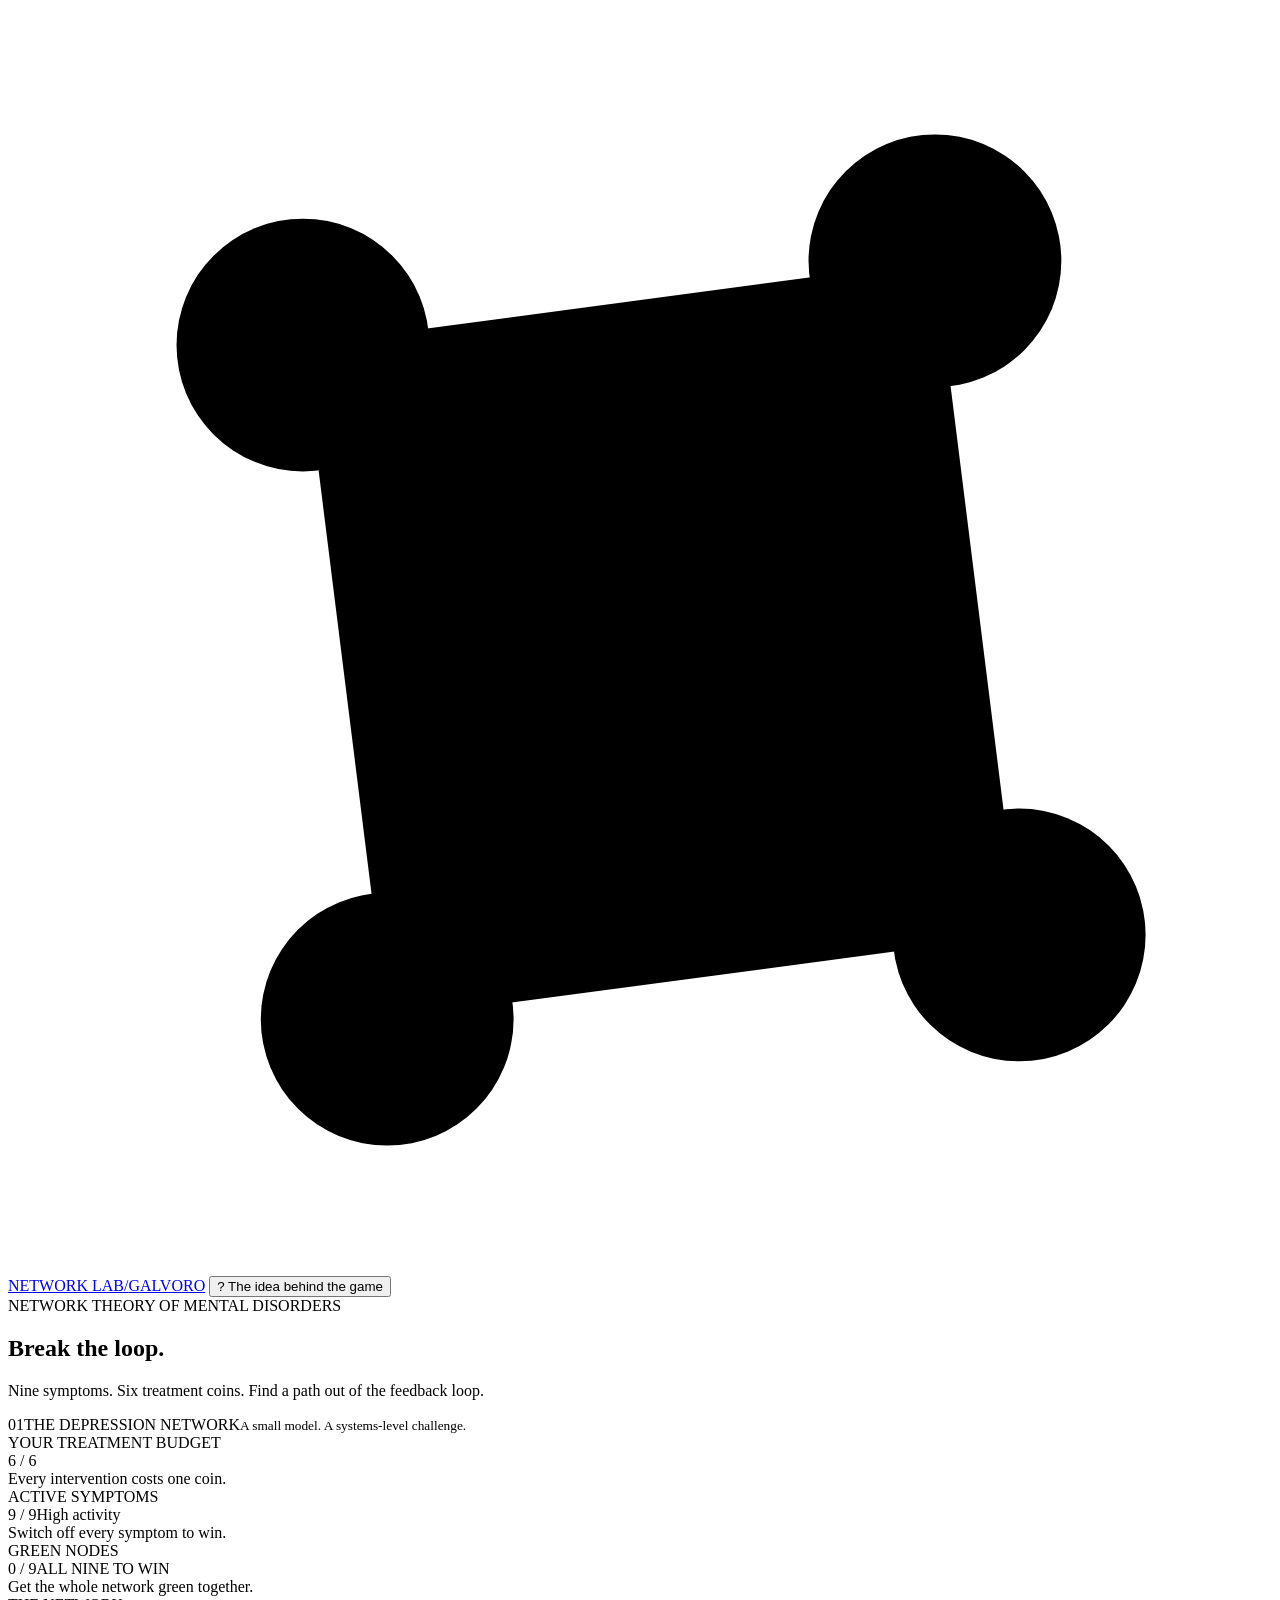
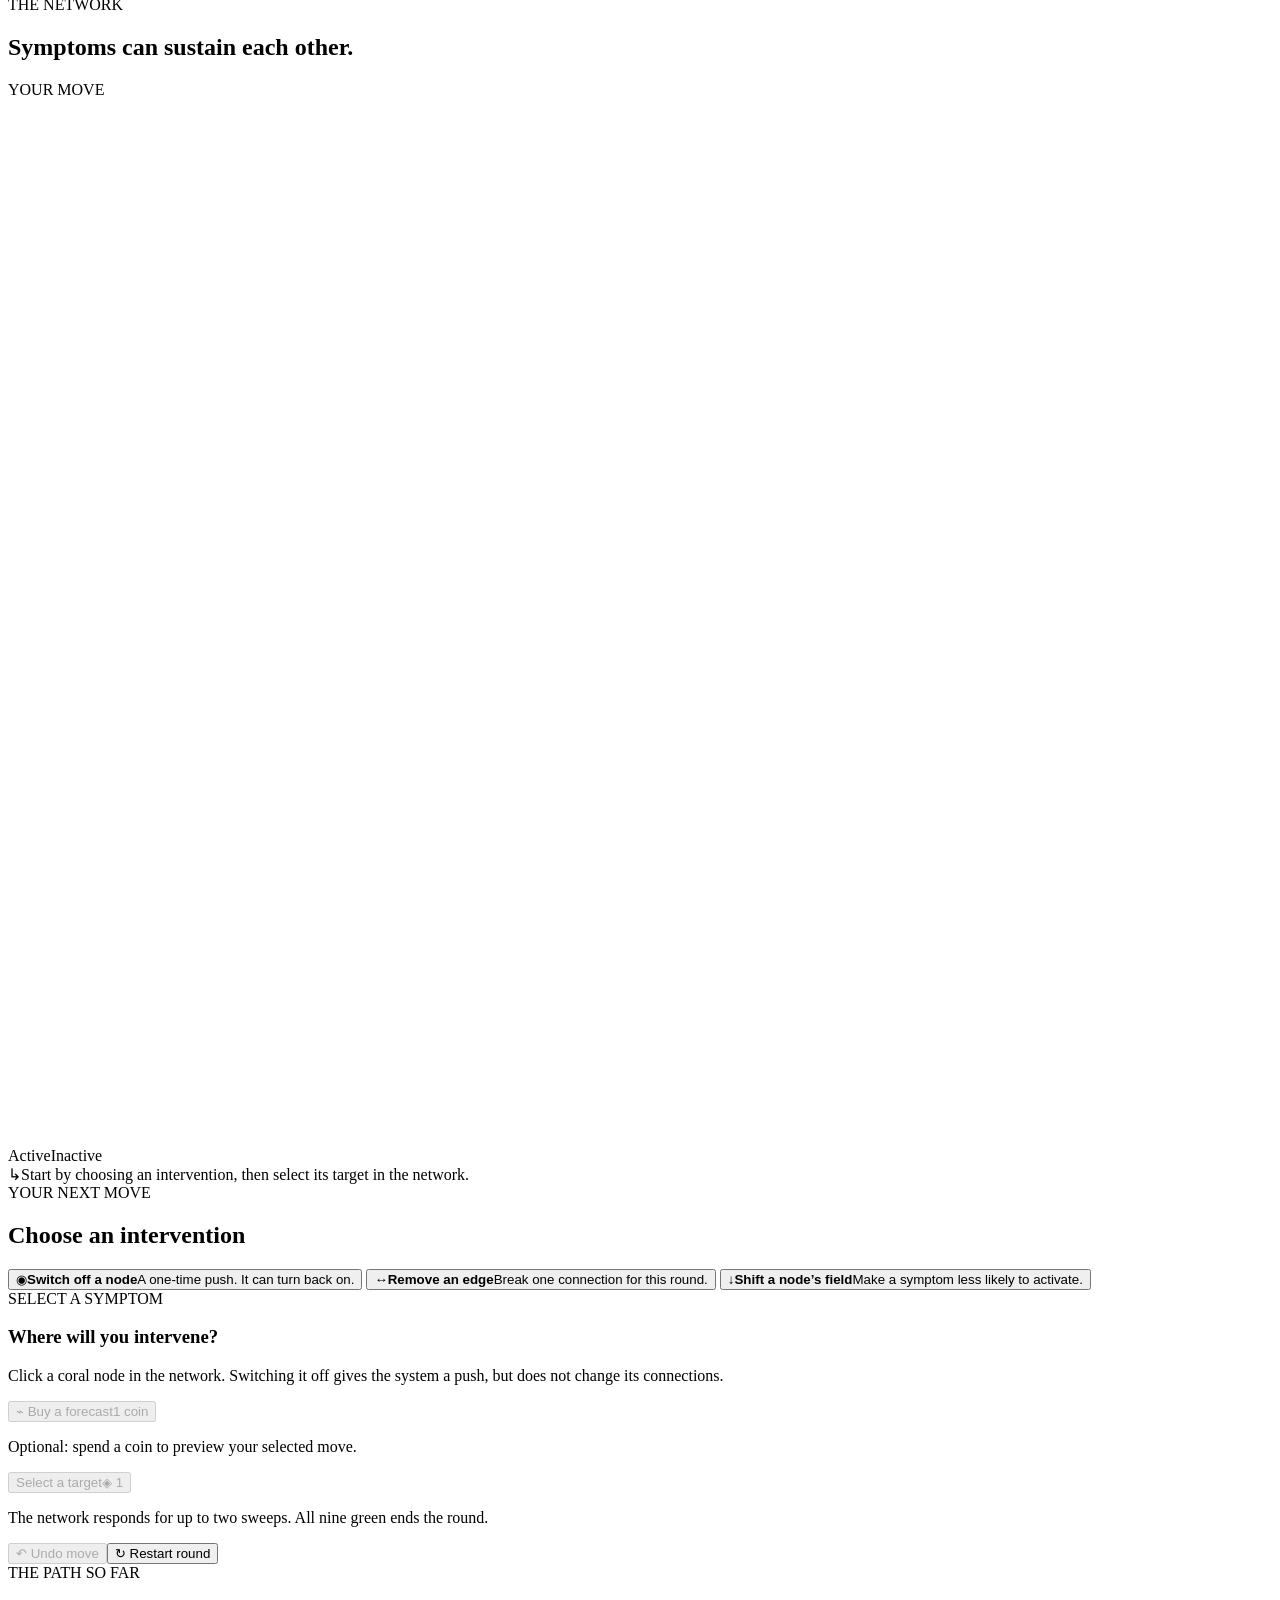
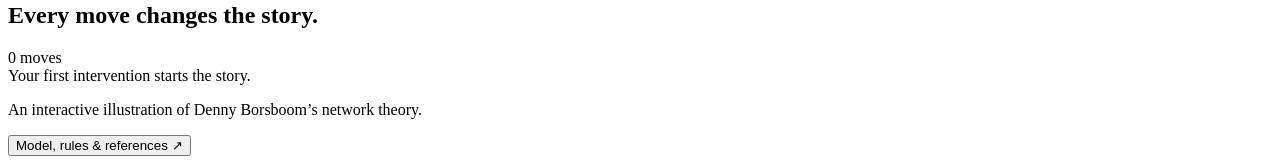
==== source/index.template.html @ 4a1f62f2 "Publish Break the Loop network intervention game" ====
<!doctype html>
<html lang="en">
<head>
  <meta charset="utf-8">
  <meta name="viewport" content="width=device-width, initial-scale=1">
  <meta name="theme-color" content="#f5f4ee">
  <meta name="description" content="A small strategy game about symptom feedback, depression networks, and three ways to intervene.">
  <title>Break the Loop · A network theory game</title>
  <link rel="icon" href="assets/favicon.svg" type="image/svg+xml">
  <link rel="stylesheet" href="style.css">
  <script defer src="model.js"></script>
  <script defer src="game.js"></script>
</head>
<body>
  <div class="app-shell">
    <header class="topbar">
      <a class="wordmark" href="index.html" aria-label="Break the Loop home"><svg viewBox="0 0 30 30" aria-hidden="true"><path d="M7 8 22 6 24 22 9 24Z"/><circle cx="7" cy="8" r="3"/><circle cx="22" cy="6" r="3"/><circle cx="24" cy="22" r="3"/><circle cx="9" cy="24" r="3"/></svg><span>NETWORK LAB<span class="wordmark-divider">/</span><span class="wordmark-light">GALVORO</span></span></a>
      <button class="text-button learn-trigger" type="button"><span class="question-icon" aria-hidden="true">?</span> The idea behind the game</button>
    </header>

    <main>
      <section class="intro" aria-labelledby="page-title">
        <div><div class="eyebrow"><span class="tiny-line"></span> NETWORK THEORY OF MENTAL DISORDERS</div><h1 id="page-title">Break the loop<span>.</span></h1><p>Nine symptoms. Six treatment coins. Find a path out of the feedback loop.</p></div>
        <div class="round-label"><span class="round-marker">01</span><span>THE DEPRESSION NETWORK<small>A small model. A systems-level challenge.</small></span></div>
      </section>

      <section class="metrics" aria-label="Round status">
        <div class="metric budget"><span class="metric-label">YOUR TREATMENT BUDGET</span><div class="metric-main"><span id="coin-count">6 <span class="metric-muted">/ 6</span></span><div id="coins" class="coins" aria-label="6 coins remaining"></div></div><span class="metric-foot">Every intervention costs one coin.</span></div>
        <div class="metric"><span class="metric-label">ACTIVE SYMPTOMS</span><div class="metric-main"><span id="active-count">9<span class="metric-muted"> / 9</span></span><span id="state-tag" class="state-tag">High activity</span></div><span class="metric-foot">Switch off every symptom to win.</span></div>
        <div class="metric outlook-metric"><span class="metric-label">GREEN NODES</span><div class="metric-main"><span id="recovery-count">0<span class="metric-muted"> / 9</span></span><span class="target-label">ALL NINE TO WIN</span></div><div class="outlook-track" role="progressbar" aria-label="Inactive green nodes" aria-valuemin="0" aria-valuemax="9" aria-valuenow="0"><span id="recovery-fill"></span></div><span class="metric-foot">Get the whole network green together.</span></div>
      </section>

      <div class="play-layout">
        <section class="network-card" aria-labelledby="network-heading">
          <div class="panel-heading"><div><span class="section-kicker">THE NETWORK</span><h2 id="network-heading">Symptoms can sustain each other.</h2></div><div class="live-badge"><span></span><span id="network-badge">YOUR MOVE</span></div></div>
          <div id="victory-award" class="victory-award" role="status" hidden>
            <div class="award-emblem" aria-hidden="true"><svg viewBox="0 0 80 80"><path class="trophy-handles" d="M24 23H15v9c0 11 8 15 17 15M56 23h9v9c0 11-8 15-17 15"/><path class="trophy-cup" d="M23 17h34v17c0 15-8 23-17 23S23 49 23 34Z"/><path class="trophy-stem" d="M40 56v10M27 67h26"/><path class="trophy-star" d="m40 25 3.5 7 7.7 1.1-5.6 5.5 1.3 7.6-6.9-3.6-6.9 3.6 1.3-7.6-5.6-5.5 7.7-1.1Z"/></svg></div>
            <div class="award-copy"><span class="section-kicker">LOOP BREAKER AWARD</span><h2>You broke the loop.</h2><p>All nine nodes are green.</p><span id="award-score" class="award-score"></span></div>
          </div>
          <div id="victory-confetti" class="victory-confetti" aria-hidden="true"></div>
          <div class="network-stage"><svg id="network" viewBox="60 25 690 570" role="group" aria-label="Interactive depression symptom network"></svg><div class="graph-key"><span><i class="key-dot active-dot"></i>Active</span><span><i class="key-dot inactive-dot"></i>Inactive</span></div></div>
          <div id="turn-message" class="turn-message" role="status" aria-live="polite"><span class="message-icon" aria-hidden="true">↳</span><span>Start by choosing an intervention, then select its target in the network.</span></div>
        </section>

        <aside class="treatment-panel" aria-labelledby="treatment-heading">
          <div class="panel-heading treatment-title"><div><span class="section-kicker">YOUR NEXT MOVE</span><h2 id="treatment-heading">Choose an intervention</h2></div></div>
          <div class="intervention-list" role="group" aria-label="Intervention type">
            <button class="intervention selected" type="button" data-type="node" aria-pressed="true"><span class="intervention-icon node-icon" aria-hidden="true">◉</span><span class="intervention-copy"><strong>Switch off a node</strong><span>A one-time push. It can turn back on.</span></span><span class="choice-indicator" aria-hidden="true"></span></button>
            <button class="intervention" type="button" data-type="edge" aria-pressed="false"><span class="intervention-icon edge-icon" aria-hidden="true">↔</span><span class="intervention-copy"><strong>Remove an edge</strong><span>Break one connection for this round.</span></span><span class="choice-indicator" aria-hidden="true"></span></button>
            <button class="intervention" type="button" data-type="field" aria-pressed="false"><span class="intervention-icon field-icon" aria-hidden="true">↓</span><span class="intervention-copy"><strong>Shift a node’s field</strong><span>Make a symptom less likely to activate.</span></span><span class="choice-indicator" aria-hidden="true"></span></button>
          </div>
          <div class="target-box" id="target-box"><span class="section-kicker" id="target-kicker">SELECT A SYMPTOM</span><h3 id="target-name">Where will you intervene?</h3><p id="target-description">Click a coral node in the network. Switching it off gives the system a push, but does not change its connections.</p><div id="target-detail" class="target-detail" hidden></div></div>
          <div class="forecast-area"><button id="buy-forecast" class="forecast-button" type="button" disabled><span><span aria-hidden="true">⌁</span> Buy a forecast</span><span>1 coin</span></button><p id="forecast-note" class="forecast-note">Optional: spend a coin to preview your selected move.</p><div id="forecast-result" class="forecast-result" hidden aria-live="polite"></div></div>
          <button id="apply" class="primary-button" type="button" disabled><span id="apply-label">Select a target</span><span class="button-cost"><span aria-hidden="true">◈</span> 1</span></button>
          <p class="timing-note">The network responds for up to two sweeps. All nine green ends the round.</p>
          <div class="round-actions"><button id="undo" class="text-button" type="button" disabled>↶ Undo move</button><button id="restart" class="text-button" type="button">↻ Restart round</button></div>
          <div id="result" class="result" role="status" hidden></div>
        </aside>
      </div>

      <section class="history-panel" aria-labelledby="history-heading"><div class="history-header"><div><span class="section-kicker">THE PATH SO FAR</span><h2 id="history-heading">Every move changes the story.</h2></div><span id="move-count" class="history-count">0 moves</span></div><div id="history" class="history-list"><div class="history-empty"><span class="history-empty-line"></span>Your first intervention starts the story.</div></div></section>

      <footer><p>An interactive illustration of Denny Borsboom’s network theory.</p><button class="text-button learn-trigger" type="button">Model, rules &amp; references <span aria-hidden="true">↗</span></button></footer>
    </main>
  </div>

  <dialog id="learn-dialog" aria-labelledby="learn-title"><div class="dialog-content"><div class="dialog-top"><span class="eyebrow">A SHORT FIELD GUIDE</span><button class="close-button" id="close-learn" type="button" aria-label="Close the learning guide">×</button></div><h2 id="learn-title">When symptoms form a system.</h2><p class="dialog-lead">A symptom can be both a consequence and a cause. Sleep problems can contribute to fatigue; fatigue can feed other difficulties. Strong feedback can keep a network active after its original trigger has gone.</p>
    <div class="learning-grid"><section><span class="lesson-number">01</span><h3>Change a state</h3><p>A node intervention sets one symptom to <strong>inactive once</strong>. Its field and connections stay the same. If its neighbours keep supplying activation, it can switch back on—even during the next sweep.</p></section><section><span class="lesson-number">02</span><h3>Change a connection</h3><p>An edge intervention sets one interaction weight to zero for the rest of the round. It removes that direct influence in both directions. Other paths through the network remain.</p></section><section><span class="lesson-number">03</span><h3>Change a disposition</h3><p>A field intervention lowers one node’s activation parameter by 1.5 for the rest of the round. It makes activation less likely, without forcing the symptom off. You can apply it more than once to a node.</p></section></div>
    <section class="rules-section"><h3>What counts as a win?</h3><p>Use at most six coins to get <strong>all nine nodes green at the same time</strong>. The game checks immediately after your intervention and after each response sweep. When all nine are inactive, the round ends and you earn the <strong>Loop Breaker award</strong>. One or two active symptoms still means there is work to do.</p><p>A sweep is nine random node-update opportunities; a node may be chosen more than once. Each treatment is followed by up to two sweeps, stopping as soon as the whole network is green. The green-node counter shows your current progress.</p><p><strong>A forecast is an optional tip that costs one coin.</strong> Select an intervention and its target, then buy a preview. It compares the exact chance of all nine nodes being green after six sweeps with and without that intervention. This is a fixed-horizon projection of the model, not the probability of winning at any earlier checkpoint. Buying a forecast does not apply treatment or advance the network. The forecast stays available for that selection until the next treatment; a changed network needs a new forecast. Forecasts count toward your six-coin budget and final score.</p><p>Symptoms are binary and their updates are stochastic: a good forecast is not a promise. Restart reuses the same random sequence, so you can compare strategies; undo also restores the random sequence and refunds the undone action. Forecast probabilities are calculated exactly, not estimated from repeated simulations.</p><p>The all-green goal is a game rule, not a clinical diagnostic or recovery criterion. The nine nodes group the nine depression symptom criteria; the weights and fields are illustrative, not fitted patient data or the original Cramer network.</p></section>
    <details><summary>The model, in a little more detail</summary><div class="model-details"><p>We use a 0/1-coded Ising model. For the selected node <em>i</em>, the probability of being active on its next update is:</p><div class="formula">pᵢ = 1 / [1 + exp(−(τᵢ + Σⱼ wᵢⱼ xⱼ))]</div><p>Lowering τᵢ reduces activation, matching the NIRA activation-parameter convention. Each update chooses one node uniformly at random. This single-site Gibbs rule has stationary probability:</p><div class="formula">P(x) ∝ exp(Σᵢ τᵢ xᵢ + Σᵢ&lt;ⱼ wᵢⱼ xᵢ xⱼ)</div><p>With nine binary nodes there are 512 states. We propagate probability across all states for 54 updates to calculate the six-sweep outlook exactly. A node intervention moves the current state only; an edge or field intervention changes the transition probabilities.</p><p>This is inspired by Cramer et al.’s dynamic framework, using asynchronous updates consistent with the joint Ising distribution rather than reproducing their synchronous update rule. The supplied Epskamp chapter uses −1/+1 coding in Equation 8; our parameters are defined directly in 0/1 coding and are not copied across conventions.</p></div></details>
    <section class="references"><h3>Ideas behind the game</h3><p>Borsboom (2017). <em>A network theory of mental disorders.</em> World Psychiatry, 16, 5–13. DOI: 10.1002/wps.20375.</p><p>Cramer et al. (2016). <em>Major Depression as a Complex Dynamic System.</em> PLOS ONE, 11, e0167490. DOI: 10.1371/journal.pone.0167490.</p><p>Epskamp, Maris, Waldorp &amp; Borsboom. <em>Network Psychometrics.</em> Supplied chapter, arXiv:1609.02818v2.</p><p>Lunansky et al. <em>Intervening on psychopathology networks: Evaluating intervention targets through simulations.</em> Methods. Supplied NIRA paper.</p></section>
    <button id="back-to-game" class="primary-button" type="button">Back to the network <span aria-hidden="true">↗</span></button>
  </div></dialog>
</body>
</html>
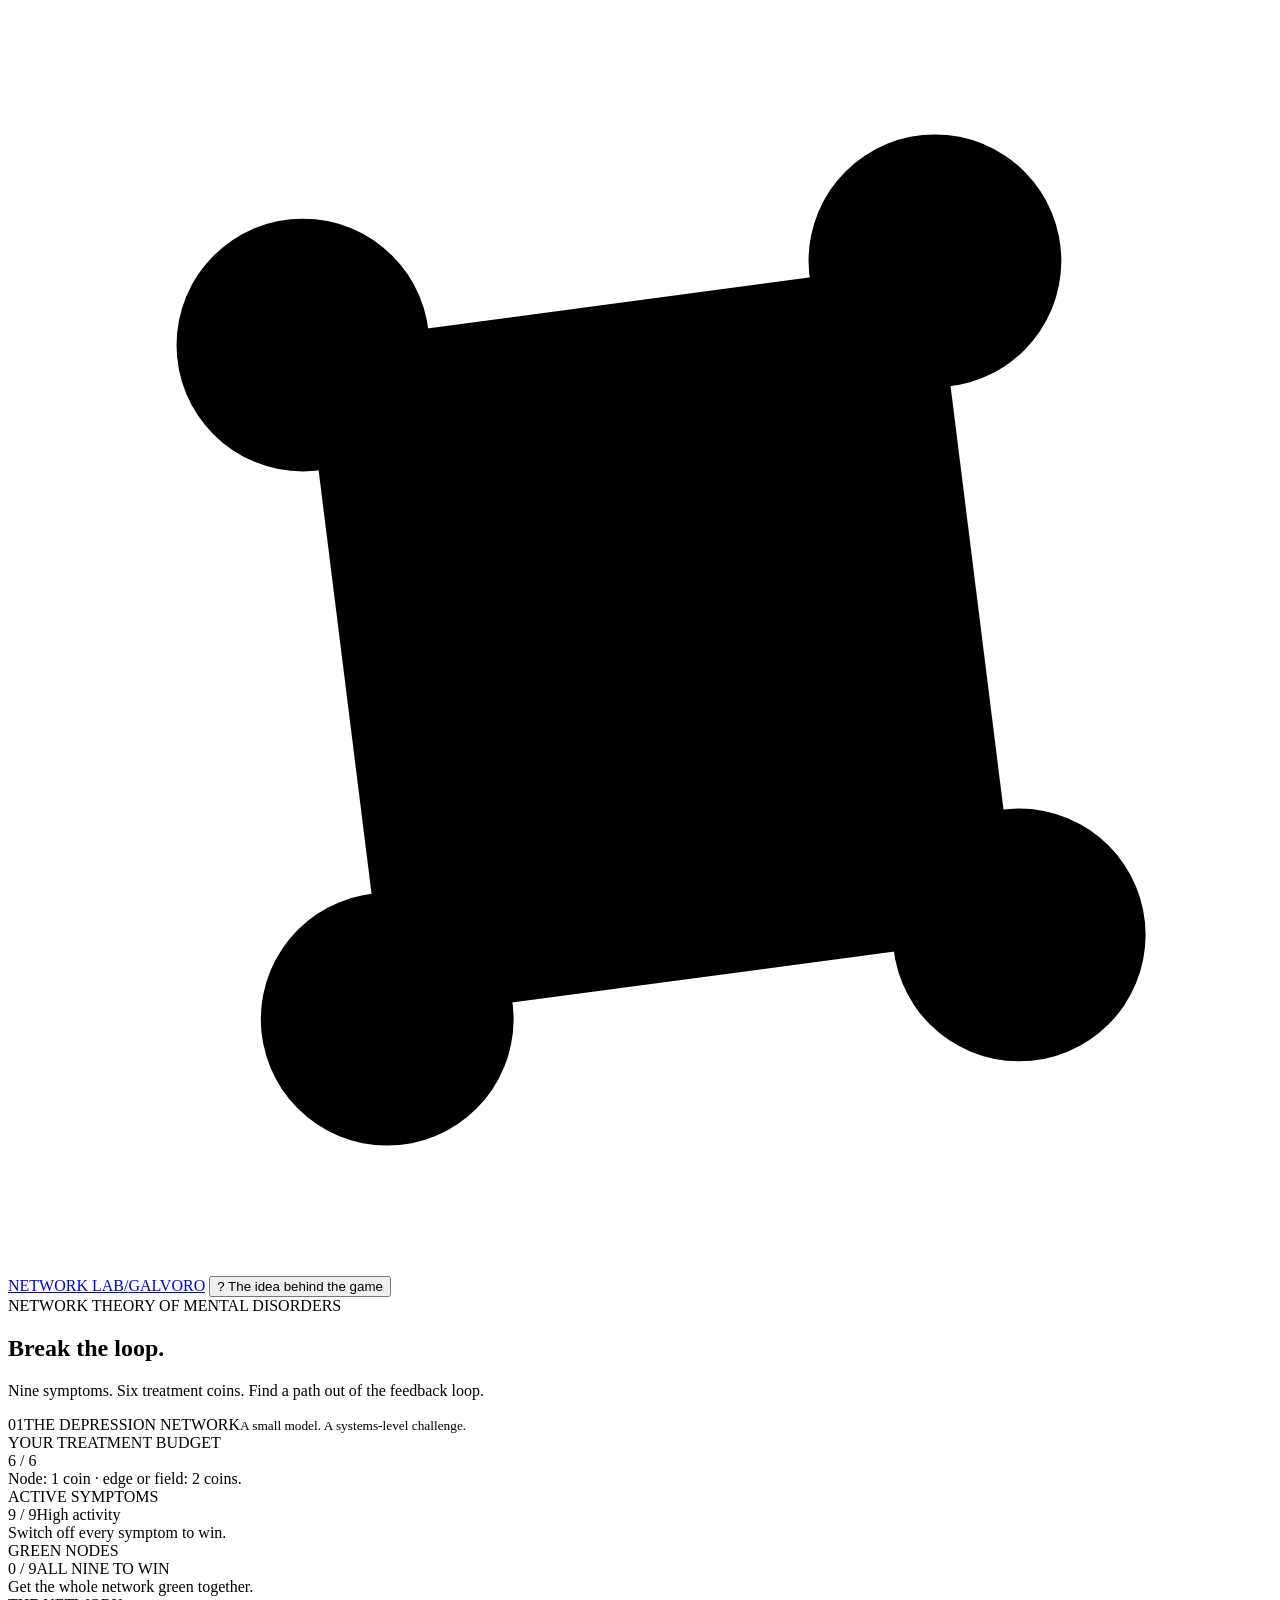
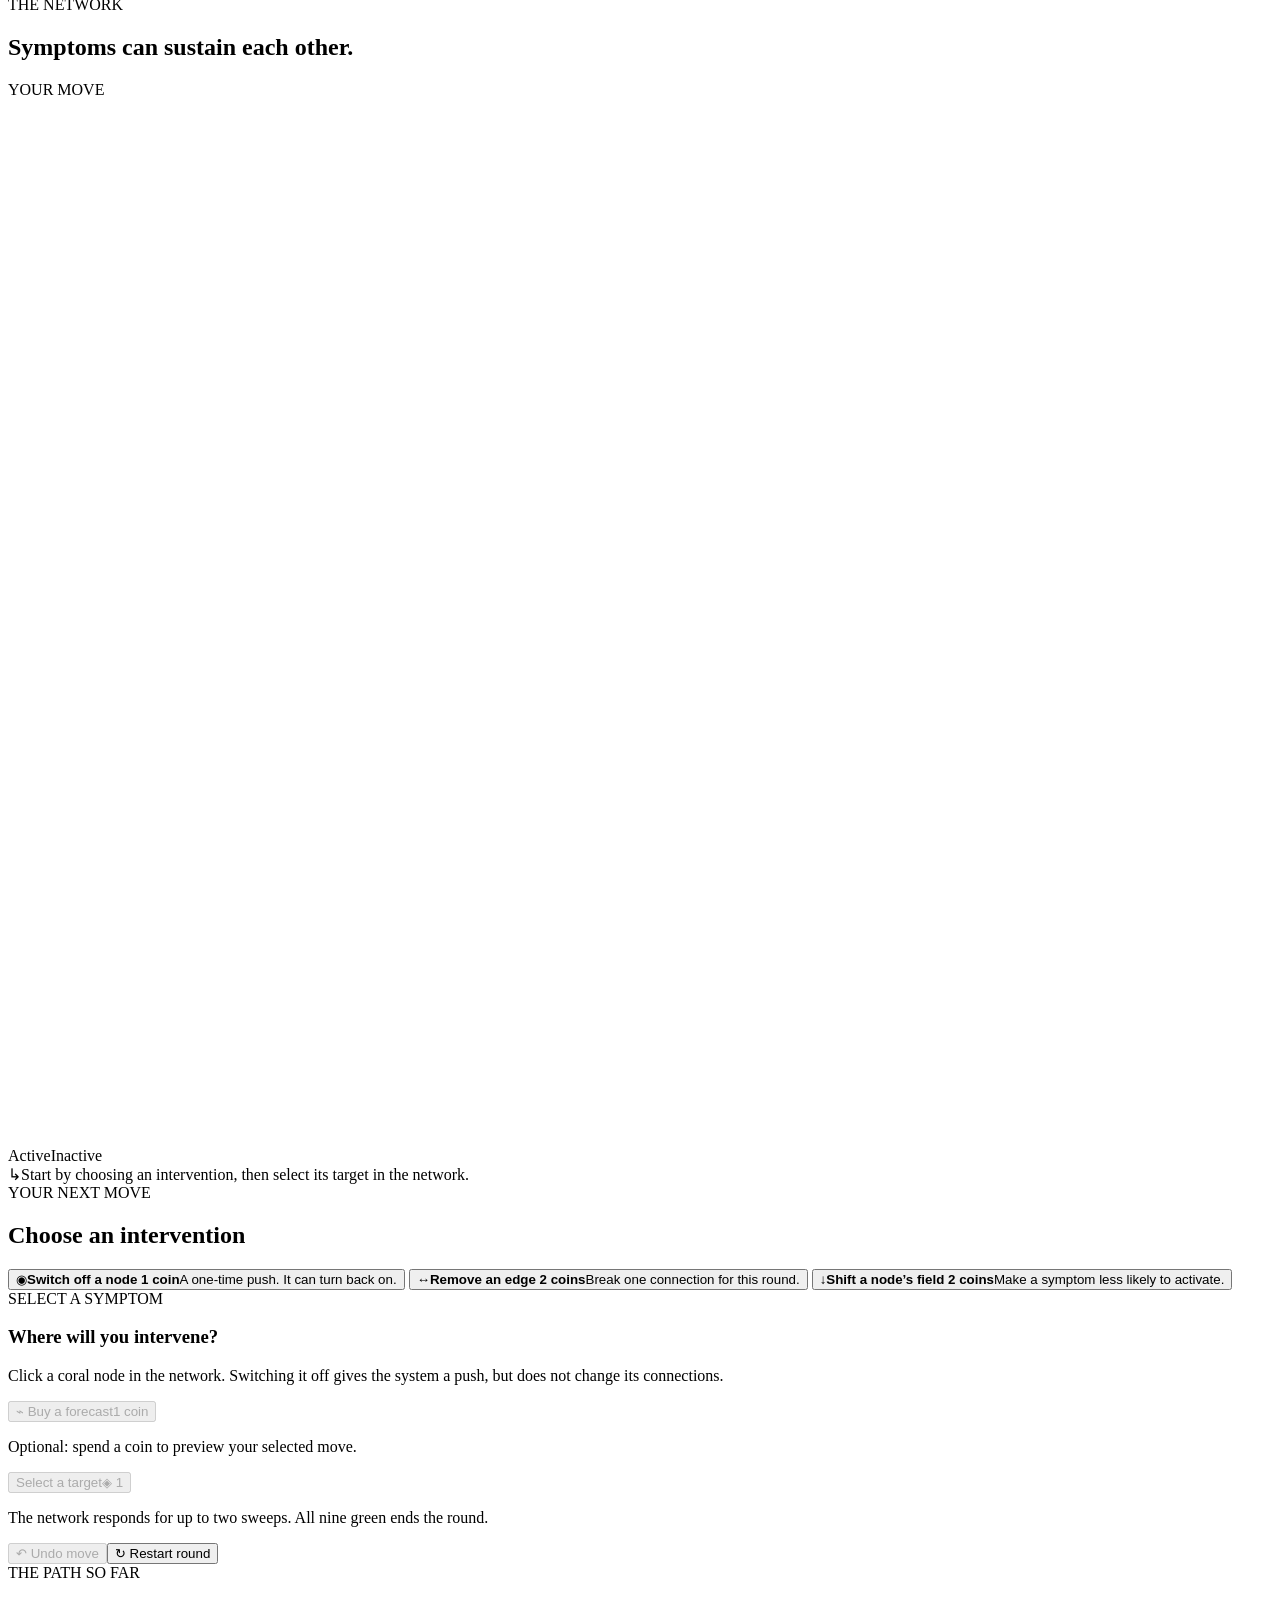
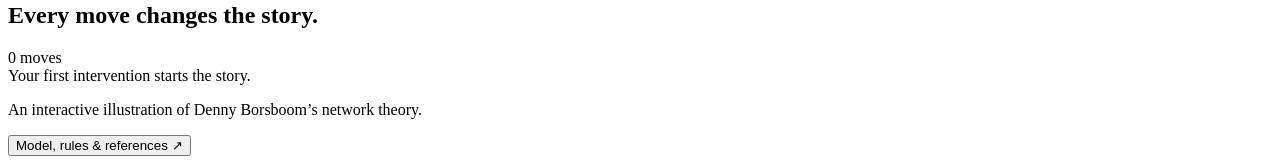
==== commit d40bb4c5: "Price node interventions at one coin and lasting interventions at two" ====
--- a/source/index.template.html
+++ b/source/index.template.html
@@ -25,7 +25,7 @@
       </section>
 
       <section class="metrics" aria-label="Round status">
-        <div class="metric budget"><span class="metric-label">YOUR TREATMENT BUDGET</span><div class="metric-main"><span id="coin-count">6 <span class="metric-muted">/ 6</span></span><div id="coins" class="coins" aria-label="6 coins remaining"></div></div><span class="metric-foot">Every intervention costs one coin.</span></div>
+        <div class="metric budget"><span class="metric-label">YOUR TREATMENT BUDGET</span><div class="metric-main"><span id="coin-count">6 <span class="metric-muted">/ 6</span></span><div id="coins" class="coins" aria-label="6 coins remaining"></div></div><span class="metric-foot">Node: 1 coin · edge or field: 2 coins.</span></div>
         <div class="metric"><span class="metric-label">ACTIVE SYMPTOMS</span><div class="metric-main"><span id="active-count">9<span class="metric-muted"> / 9</span></span><span id="state-tag" class="state-tag">High activity</span></div><span class="metric-foot">Switch off every symptom to win.</span></div>
         <div class="metric outlook-metric"><span class="metric-label">GREEN NODES</span><div class="metric-main"><span id="recovery-count">0<span class="metric-muted"> / 9</span></span><span class="target-label">ALL NINE TO WIN</span></div><div class="outlook-track" role="progressbar" aria-label="Inactive green nodes" aria-valuemin="0" aria-valuemax="9" aria-valuenow="0"><span id="recovery-fill"></span></div><span class="metric-foot">Get the whole network green together.</span></div>
       </section>
@@ -45,13 +45,13 @@
         <aside class="treatment-panel" aria-labelledby="treatment-heading">
           <div class="panel-heading treatment-title"><div><span class="section-kicker">YOUR NEXT MOVE</span><h2 id="treatment-heading">Choose an intervention</h2></div></div>
           <div class="intervention-list" role="group" aria-label="Intervention type">
-            <button class="intervention selected" type="button" data-type="node" aria-pressed="true"><span class="intervention-icon node-icon" aria-hidden="true">◉</span><span class="intervention-copy"><strong>Switch off a node</strong><span>A one-time push. It can turn back on.</span></span><span class="choice-indicator" aria-hidden="true"></span></button>
-            <button class="intervention" type="button" data-type="edge" aria-pressed="false"><span class="intervention-icon edge-icon" aria-hidden="true">↔</span><span class="intervention-copy"><strong>Remove an edge</strong><span>Break one connection for this round.</span></span><span class="choice-indicator" aria-hidden="true"></span></button>
-            <button class="intervention" type="button" data-type="field" aria-pressed="false"><span class="intervention-icon field-icon" aria-hidden="true">↓</span><span class="intervention-copy"><strong>Shift a node’s field</strong><span>Make a symptom less likely to activate.</span></span><span class="choice-indicator" aria-hidden="true"></span></button>
+            <button class="intervention selected" type="button" data-type="node" aria-pressed="true"><span class="intervention-icon node-icon" aria-hidden="true">◉</span><span class="intervention-copy"><strong>Switch off a node <span class="intervention-price">1 coin</span></strong><span>A one-time push. It can turn back on.</span></span><span class="choice-indicator" aria-hidden="true"></span></button>
+            <button class="intervention" type="button" data-type="edge" aria-pressed="false"><span class="intervention-icon edge-icon" aria-hidden="true">↔</span><span class="intervention-copy"><strong>Remove an edge <span class="intervention-price">2 coins</span></strong><span>Break one connection for this round.</span></span><span class="choice-indicator" aria-hidden="true"></span></button>
+            <button class="intervention" type="button" data-type="field" aria-pressed="false"><span class="intervention-icon field-icon" aria-hidden="true">↓</span><span class="intervention-copy"><strong>Shift a node’s field <span class="intervention-price">2 coins</span></strong><span>Make a symptom less likely to activate.</span></span><span class="choice-indicator" aria-hidden="true"></span></button>
           </div>
           <div class="target-box" id="target-box"><span class="section-kicker" id="target-kicker">SELECT A SYMPTOM</span><h3 id="target-name">Where will you intervene?</h3><p id="target-description">Click a coral node in the network. Switching it off gives the system a push, but does not change its connections.</p><div id="target-detail" class="target-detail" hidden></div></div>
           <div class="forecast-area"><button id="buy-forecast" class="forecast-button" type="button" disabled><span><span aria-hidden="true">⌁</span> Buy a forecast</span><span>1 coin</span></button><p id="forecast-note" class="forecast-note">Optional: spend a coin to preview your selected move.</p><div id="forecast-result" class="forecast-result" hidden aria-live="polite"></div></div>
-          <button id="apply" class="primary-button" type="button" disabled><span id="apply-label">Select a target</span><span class="button-cost"><span aria-hidden="true">◈</span> 1</span></button>
+          <button id="apply" class="primary-button" type="button" disabled><span id="apply-label">Select a target</span><span class="button-cost"><span aria-hidden="true">◈</span> <span id="treatment-cost" class="cost-value">1</span></span></button>
           <p class="timing-note">The network responds for up to two sweeps. All nine green ends the round.</p>
           <div class="round-actions"><button id="undo" class="text-button" type="button" disabled>↶ Undo move</button><button id="restart" class="text-button" type="button">↻ Restart round</button></div>
           <div id="result" class="result" role="status" hidden></div>
@@ -66,7 +66,7 @@
 
   <dialog id="learn-dialog" aria-labelledby="learn-title"><div class="dialog-content"><div class="dialog-top"><span class="eyebrow">A SHORT FIELD GUIDE</span><button class="close-button" id="close-learn" type="button" aria-label="Close the learning guide">×</button></div><h2 id="learn-title">When symptoms form a system.</h2><p class="dialog-lead">A symptom can be both a consequence and a cause. Sleep problems can contribute to fatigue; fatigue can feed other difficulties. Strong feedback can keep a network active after its original trigger has gone.</p>
     <div class="learning-grid"><section><span class="lesson-number">01</span><h3>Change a state</h3><p>A node intervention sets one symptom to <strong>inactive once</strong>. Its field and connections stay the same. If its neighbours keep supplying activation, it can switch back on—even during the next sweep.</p></section><section><span class="lesson-number">02</span><h3>Change a connection</h3><p>An edge intervention sets one interaction weight to zero for the rest of the round. It removes that direct influence in both directions. Other paths through the network remain.</p></section><section><span class="lesson-number">03</span><h3>Change a disposition</h3><p>A field intervention lowers one node’s activation parameter by 1.5 for the rest of the round. It makes activation less likely, without forcing the symptom off. You can apply it more than once to a node.</p></section></div>
-    <section class="rules-section"><h3>What counts as a win?</h3><p>Use at most six coins to get <strong>all nine nodes green at the same time</strong>. The game checks immediately after your intervention and after each response sweep. When all nine are inactive, the round ends and you earn the <strong>Loop Breaker award</strong>. One or two active symptoms still means there is work to do.</p><p>A sweep is nine random node-update opportunities; a node may be chosen more than once. Each treatment is followed by up to two sweeps, stopping as soon as the whole network is green. The green-node counter shows your current progress.</p><p><strong>A forecast is an optional tip that costs one coin.</strong> Select an intervention and its target, then buy a preview. It compares the exact chance of all nine nodes being green after six sweeps with and without that intervention. This is a fixed-horizon projection of the model, not the probability of winning at any earlier checkpoint. Buying a forecast does not apply treatment or advance the network. The forecast stays available for that selection until the next treatment; a changed network needs a new forecast. Forecasts count toward your six-coin budget and final score.</p><p>Symptoms are binary and their updates are stochastic: a good forecast is not a promise. Restart reuses the same random sequence, so you can compare strategies; undo also restores the random sequence and refunds the undone action. Forecast probabilities are calculated exactly, not estimated from repeated simulations.</p><p>The all-green goal is a game rule, not a clinical diagnostic or recovery criterion. The nine nodes group the nine depression symptom criteria; the weights and fields are illustrative, not fitted patient data or the original Cramer network.</p></section>
+    <section class="rules-section"><h3>What counts as a win?</h3><p>Use at most six coins to get <strong>all nine nodes green at the same time</strong>. The game checks immediately after your intervention and after each response sweep. When all nine are inactive, the round ends and you earn the <strong>Loop Breaker award</strong>. One or two active symptoms still means there is work to do.</p><p><strong>Node switches cost 1 coin. Edge removals and field shifts cost 2 coins each.</strong> The six-coin budget counts what you spend, and undo refunds the full price of the last action. You need enough coins to pay for a treatment before applying it.</p><p>A sweep is nine random node-update opportunities; a node may be chosen more than once. Each treatment is followed by up to two sweeps, stopping as soon as the whole network is green. The green-node counter shows your current progress.</p><p><strong>A forecast is an optional tip that costs one coin.</strong> Select an intervention and its target, then buy a preview. It compares the exact chance of all nine nodes being green after six sweeps with and without that intervention. This is a fixed-horizon projection of the model, not the probability of winning at any earlier checkpoint. Buying a forecast does not apply treatment or advance the network. The forecast stays available for that selection until the next treatment; a changed network needs a new forecast. Forecasts count toward your six-coin budget and final score.</p><p>Symptoms are binary and their updates are stochastic: a good forecast is not a promise. Restart reuses the same random sequence, so you can compare strategies; undo also restores the random sequence and refunds the undone action. Forecast probabilities are calculated exactly, not estimated from repeated simulations.</p><p>The all-green goal is a game rule, not a clinical diagnostic or recovery criterion. The nine nodes group the nine depression symptom criteria; the weights and fields are illustrative, not fitted patient data or the original Cramer network.</p></section>
     <details><summary>The model, in a little more detail</summary><div class="model-details"><p>We use a 0/1-coded Ising model. For the selected node <em>i</em>, the probability of being active on its next update is:</p><div class="formula">pᵢ = 1 / [1 + exp(−(τᵢ + Σⱼ wᵢⱼ xⱼ))]</div><p>Lowering τᵢ reduces activation, matching the NIRA activation-parameter convention. Each update chooses one node uniformly at random. This single-site Gibbs rule has stationary probability:</p><div class="formula">P(x) ∝ exp(Σᵢ τᵢ xᵢ + Σᵢ&lt;ⱼ wᵢⱼ xᵢ xⱼ)</div><p>With nine binary nodes there are 512 states. We propagate probability across all states for 54 updates to calculate the six-sweep outlook exactly. A node intervention moves the current state only; an edge or field intervention changes the transition probabilities.</p><p>This is inspired by Cramer et al.’s dynamic framework, using asynchronous updates consistent with the joint Ising distribution rather than reproducing their synchronous update rule. The supplied Epskamp chapter uses −1/+1 coding in Equation 8; our parameters are defined directly in 0/1 coding and are not copied across conventions.</p></div></details>
     <section class="references"><h3>Ideas behind the game</h3><p>Borsboom (2017). <em>A network theory of mental disorders.</em> World Psychiatry, 16, 5–13. DOI: 10.1002/wps.20375.</p><p>Cramer et al. (2016). <em>Major Depression as a Complex Dynamic System.</em> PLOS ONE, 11, e0167490. DOI: 10.1371/journal.pone.0167490.</p><p>Epskamp, Maris, Waldorp &amp; Borsboom. <em>Network Psychometrics.</em> Supplied chapter, arXiv:1609.02818v2.</p><p>Lunansky et al. <em>Intervening on psychopathology networks: Evaluating intervention targets through simulations.</em> Methods. Supplied NIRA paper.</p></section>
     <button id="back-to-game" class="primary-button" type="button">Back to the network <span aria-hidden="true">↗</span></button>
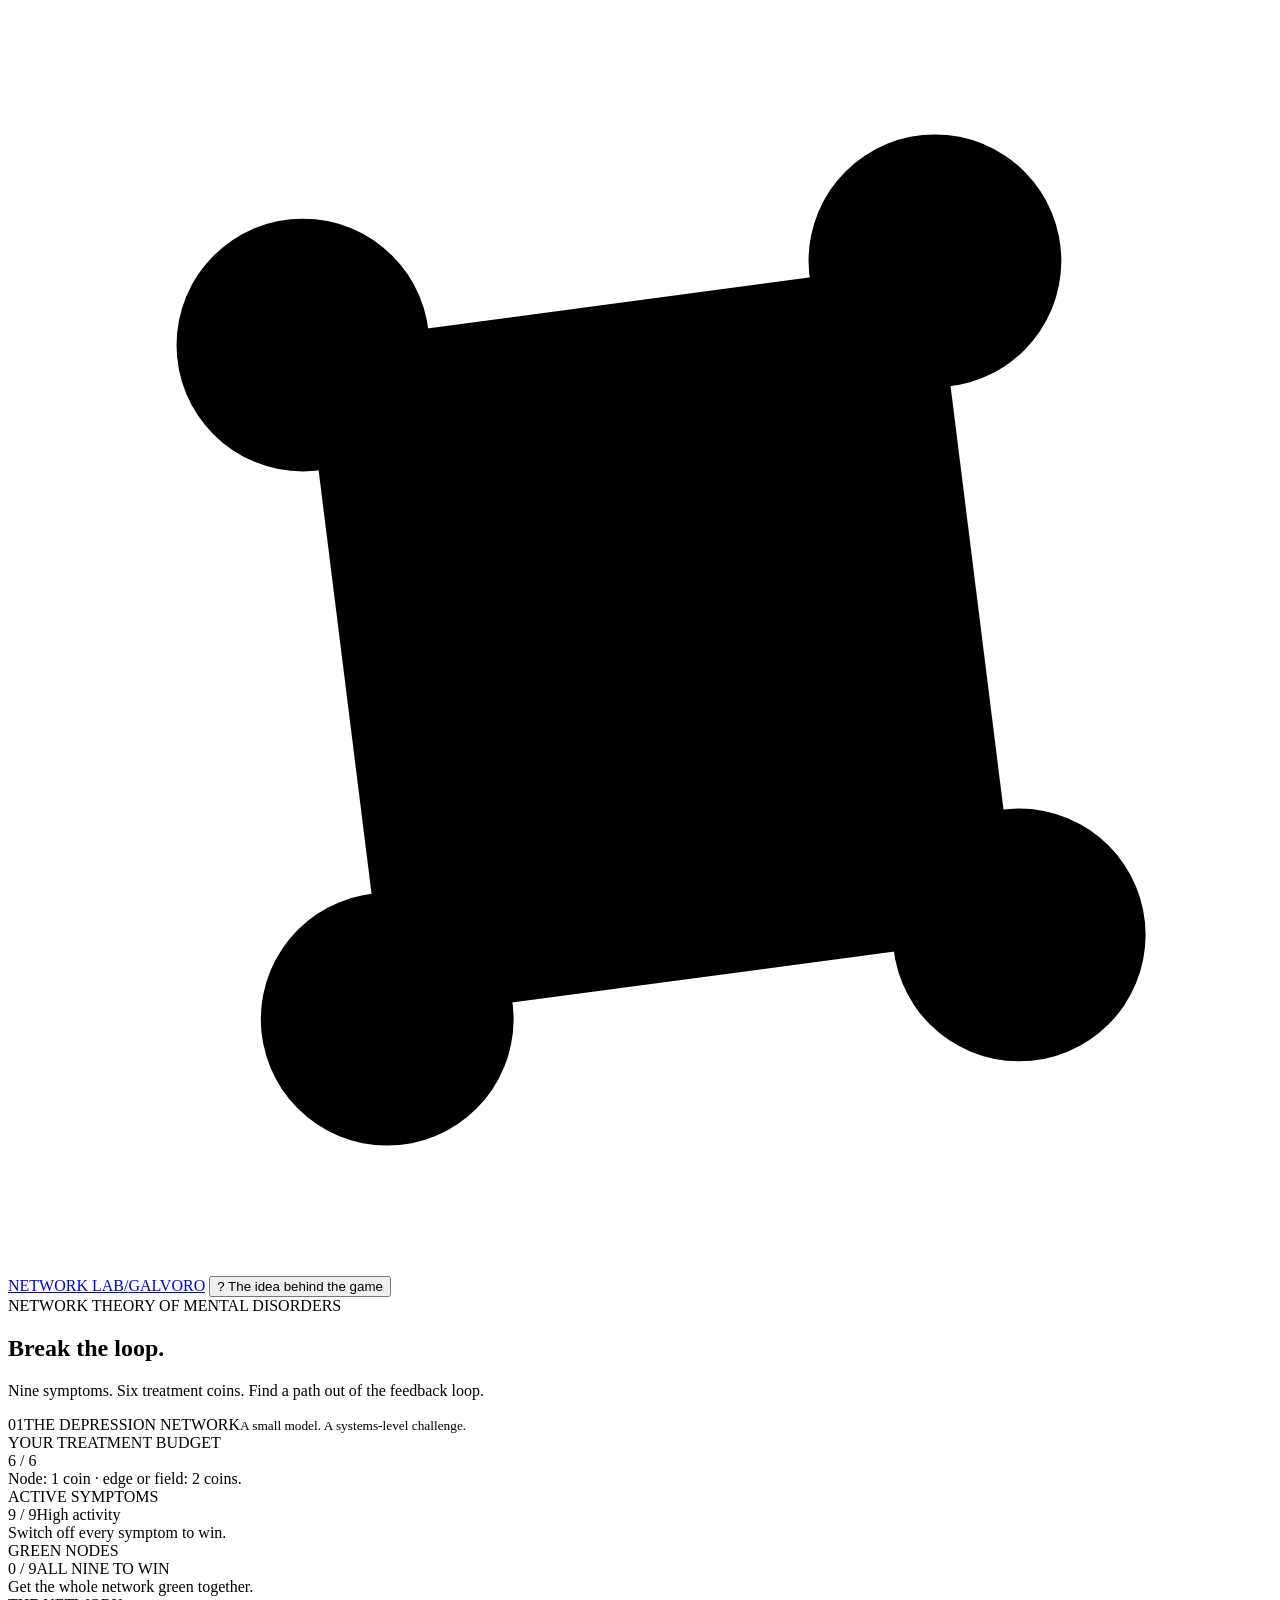
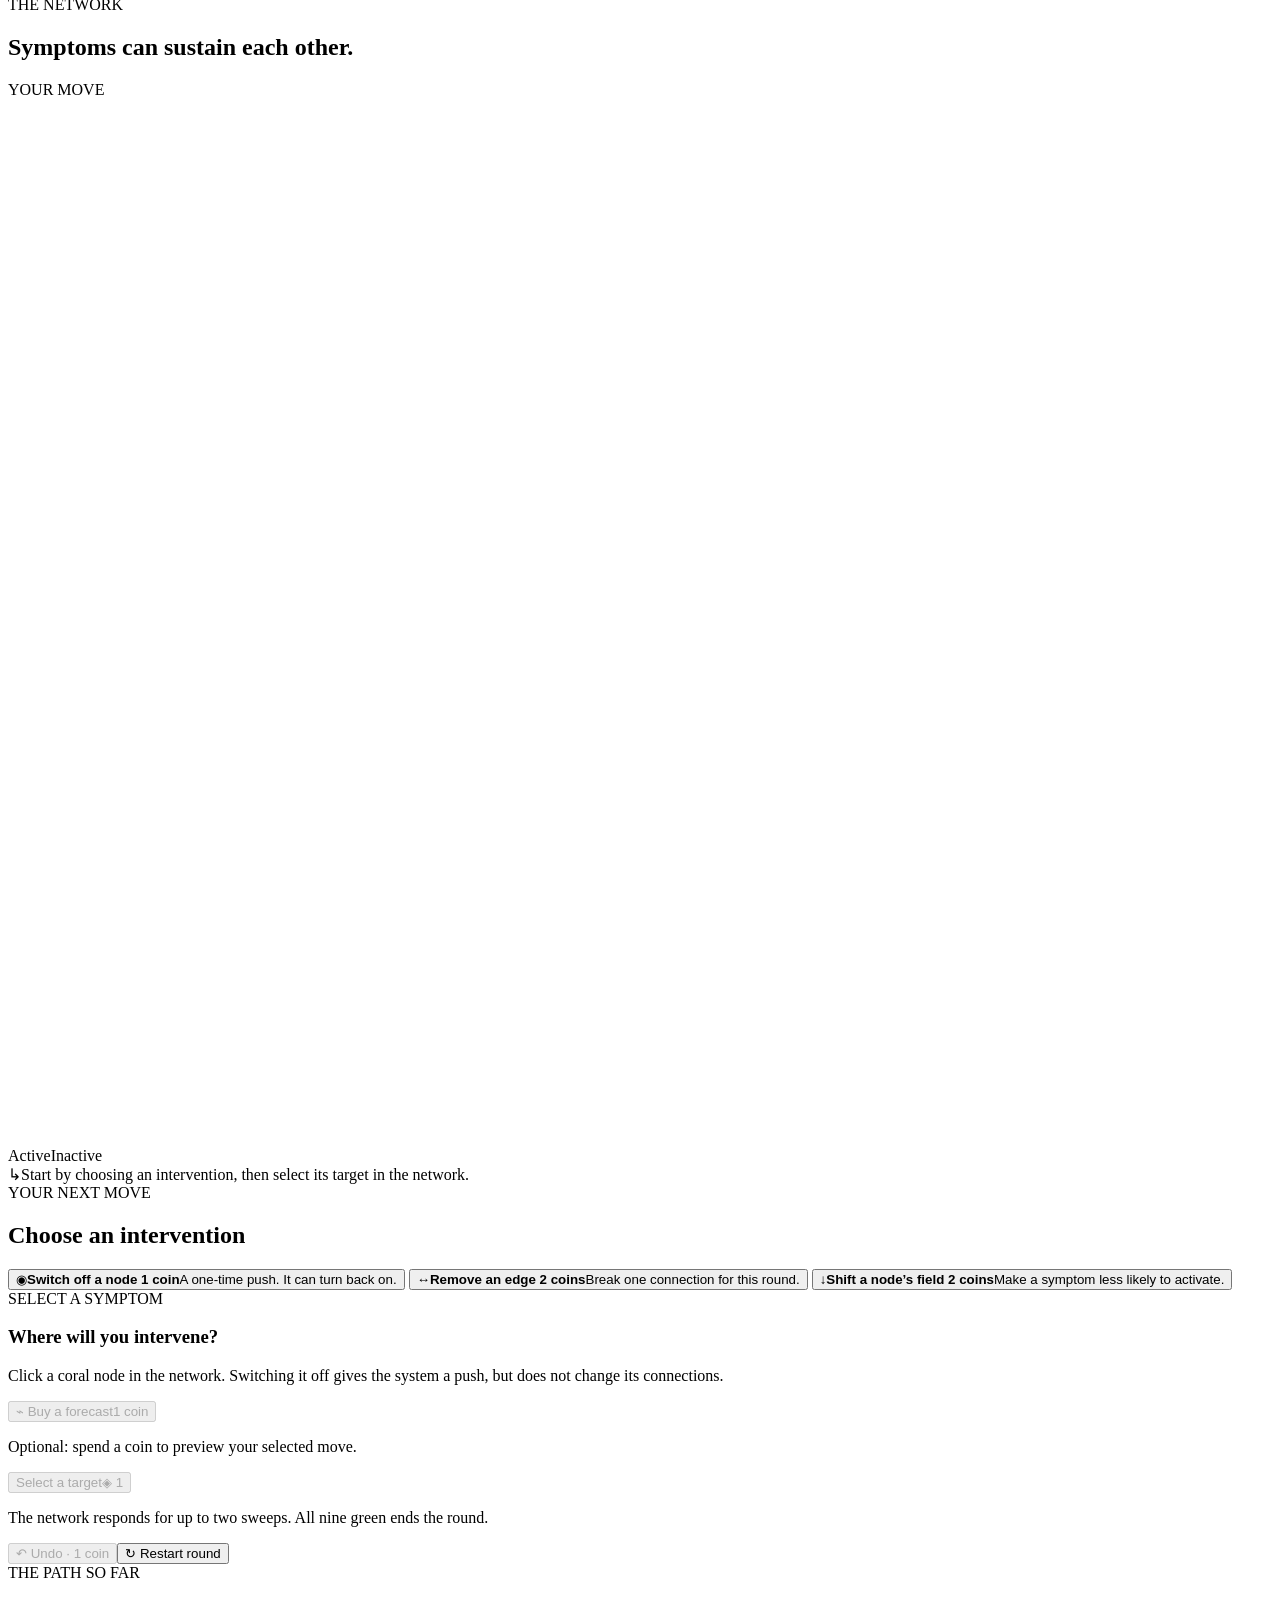
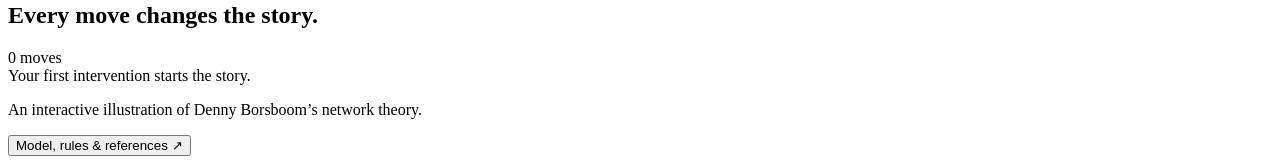
==== commit d2c0fe62: "Charge one coin for undo and retain earlier spending" ====
--- a/source/index.template.html
+++ b/source/index.template.html
@@ -53,7 +53,7 @@
           <div class="forecast-area"><button id="buy-forecast" class="forecast-button" type="button" disabled><span><span aria-hidden="true">⌁</span> Buy a forecast</span><span>1 coin</span></button><p id="forecast-note" class="forecast-note">Optional: spend a coin to preview your selected move.</p><div id="forecast-result" class="forecast-result" hidden aria-live="polite"></div></div>
           <button id="apply" class="primary-button" type="button" disabled><span id="apply-label">Select a target</span><span class="button-cost"><span aria-hidden="true">◈</span> <span id="treatment-cost" class="cost-value">1</span></span></button>
           <p class="timing-note">The network responds for up to two sweeps. All nine green ends the round.</p>
-          <div class="round-actions"><button id="undo" class="text-button" type="button" disabled>↶ Undo move</button><button id="restart" class="text-button" type="button">↻ Restart round</button></div>
+          <div class="round-actions"><button id="undo" class="text-button" type="button" disabled>↶ Undo · 1 coin</button><button id="restart" class="text-button" type="button">↻ Restart round</button></div>
           <div id="result" class="result" role="status" hidden></div>
         </aside>
       </div>
@@ -64,9 +64,19 @@
     </main>
   </div>
 
+  <dialog id="round-over-dialog" class="round-over-dialog" aria-labelledby="round-over-title" aria-describedby="round-over-description">
+    <div class="dialog-content">
+      <span class="eyebrow">OUT OF COINS</span>
+      <h2 id="round-over-title">Play again?</h2>
+      <p id="round-over-description" class="dialog-lead">Try a different path to get the whole network green.</p>
+      <button id="play-again" class="primary-button" type="button" autofocus>Play again <span aria-hidden="true">↻</span></button>
+      <button id="review-round" class="text-button" type="button">Review this round</button>
+    </div>
+  </dialog>
+
   <dialog id="learn-dialog" aria-labelledby="learn-title"><div class="dialog-content"><div class="dialog-top"><span class="eyebrow">A SHORT FIELD GUIDE</span><button class="close-button" id="close-learn" type="button" aria-label="Close the learning guide">×</button></div><h2 id="learn-title">When symptoms form a system.</h2><p class="dialog-lead">A symptom can be both a consequence and a cause. Sleep problems can contribute to fatigue; fatigue can feed other difficulties. Strong feedback can keep a network active after its original trigger has gone.</p>
     <div class="learning-grid"><section><span class="lesson-number">01</span><h3>Change a state</h3><p>A node intervention sets one symptom to <strong>inactive once</strong>. Its field and connections stay the same. If its neighbours keep supplying activation, it can switch back on—even during the next sweep.</p></section><section><span class="lesson-number">02</span><h3>Change a connection</h3><p>An edge intervention sets one interaction weight to zero for the rest of the round. It removes that direct influence in both directions. Other paths through the network remain.</p></section><section><span class="lesson-number">03</span><h3>Change a disposition</h3><p>A field intervention lowers one node’s activation parameter by 1.5 for the rest of the round. It makes activation less likely, without forcing the symptom off. You can apply it more than once to a node.</p></section></div>
-    <section class="rules-section"><h3>What counts as a win?</h3><p>Use at most six coins to get <strong>all nine nodes green at the same time</strong>. The game checks immediately after your intervention and after each response sweep. When all nine are inactive, the round ends and you earn the <strong>Loop Breaker award</strong>. One or two active symptoms still means there is work to do.</p><p><strong>Node switches cost 1 coin. Edge removals and field shifts cost 2 coins each.</strong> The six-coin budget counts what you spend, and undo refunds the full price of the last action. You need enough coins to pay for a treatment before applying it.</p><p>A sweep is nine random node-update opportunities; a node may be chosen more than once. Each treatment is followed by up to two sweeps, stopping as soon as the whole network is green. The green-node counter shows your current progress.</p><p><strong>A forecast is an optional tip that costs one coin.</strong> Select an intervention and its target, then buy a preview. It compares the exact chance of all nine nodes being green after six sweeps with and without that intervention. This is a fixed-horizon projection of the model, not the probability of winning at any earlier checkpoint. Buying a forecast does not apply treatment or advance the network. The forecast stays available for that selection until the next treatment; a changed network needs a new forecast. Forecasts count toward your six-coin budget and final score.</p><p>Symptoms are binary and their updates are stochastic: a good forecast is not a promise. Restart reuses the same random sequence, so you can compare strategies; undo also restores the random sequence and refunds the undone action. Forecast probabilities are calculated exactly, not estimated from repeated simulations.</p><p>The all-green goal is a game rule, not a clinical diagnostic or recovery criterion. The nine nodes group the nine depression symptom criteria; the weights and fields are illustrative, not fitted patient data or the original Cramer network.</p></section>
+    <section class="rules-section"><h3>What counts as a win?</h3><p>Use at most six coins to get <strong>all nine nodes green at the same time</strong>. The game checks immediately after your intervention and after each response sweep. When all nine are inactive, the round ends and you earn the <strong>Loop Breaker award</strong>. One or two active symptoms still means there is work to do.</p><p><strong>Node switches cost 1 coin. Edge removals and field shifts cost 2 coins each.</strong> The six-coin budget counts what you spend. Undo costs 1 additional coin; the original action price and earlier undo fees stay spent. It restores the last active action’s network state or forecast, and is unavailable when no coins remain. You need enough coins to pay for a treatment before applying it.</p><p>A sweep is nine random node-update opportunities; a node may be chosen more than once. Each treatment is followed by up to two sweeps, stopping as soon as the whole network is green. The green-node counter shows your current progress.</p><p><strong>A forecast is an optional tip that costs one coin.</strong> Select an intervention and its target, then buy a preview. It compares the exact chance of all nine nodes being green after six sweeps with and without that intervention. This is a fixed-horizon projection of the model, not the probability of winning at any earlier checkpoint. Buying a forecast does not apply treatment or advance the network. The forecast stays available for that selection until the next treatment; a changed network needs a new forecast. Forecasts count toward your six-coin budget and final score.</p><p>Symptoms are binary and their updates are stochastic: a good forecast is not a promise. Restart reuses the same random sequence, so you can compare strategies; undo restores the random sequence, costs one coin, and keeps earlier spending charged. Forecast probabilities are calculated exactly, not estimated from repeated simulations.</p><p>The all-green goal is a game rule, not a clinical diagnostic or recovery criterion. The nine nodes group the nine depression symptom criteria; the weights and fields are illustrative, not fitted patient data or the original Cramer network.</p></section>
     <details><summary>The model, in a little more detail</summary><div class="model-details"><p>We use a 0/1-coded Ising model. For the selected node <em>i</em>, the probability of being active on its next update is:</p><div class="formula">pᵢ = 1 / [1 + exp(−(τᵢ + Σⱼ wᵢⱼ xⱼ))]</div><p>Lowering τᵢ reduces activation, matching the NIRA activation-parameter convention. Each update chooses one node uniformly at random. This single-site Gibbs rule has stationary probability:</p><div class="formula">P(x) ∝ exp(Σᵢ τᵢ xᵢ + Σᵢ&lt;ⱼ wᵢⱼ xᵢ xⱼ)</div><p>With nine binary nodes there are 512 states. We propagate probability across all states for 54 updates to calculate the six-sweep outlook exactly. A node intervention moves the current state only; an edge or field intervention changes the transition probabilities.</p><p>This is inspired by Cramer et al.’s dynamic framework, using asynchronous updates consistent with the joint Ising distribution rather than reproducing their synchronous update rule. The supplied Epskamp chapter uses −1/+1 coding in Equation 8; our parameters are defined directly in 0/1 coding and are not copied across conventions.</p></div></details>
     <section class="references"><h3>Ideas behind the game</h3><p>Borsboom (2017). <em>A network theory of mental disorders.</em> World Psychiatry, 16, 5–13. DOI: 10.1002/wps.20375.</p><p>Cramer et al. (2016). <em>Major Depression as a Complex Dynamic System.</em> PLOS ONE, 11, e0167490. DOI: 10.1371/journal.pone.0167490.</p><p>Epskamp, Maris, Waldorp &amp; Borsboom. <em>Network Psychometrics.</em> Supplied chapter, arXiv:1609.02818v2.</p><p>Lunansky et al. <em>Intervening on psychopathology networks: Evaluating intervention targets through simulations.</em> Methods. Supplied NIRA paper.</p></section>
     <button id="back-to-game" class="primary-button" type="button">Back to the network <span aria-hidden="true">↗</span></button>
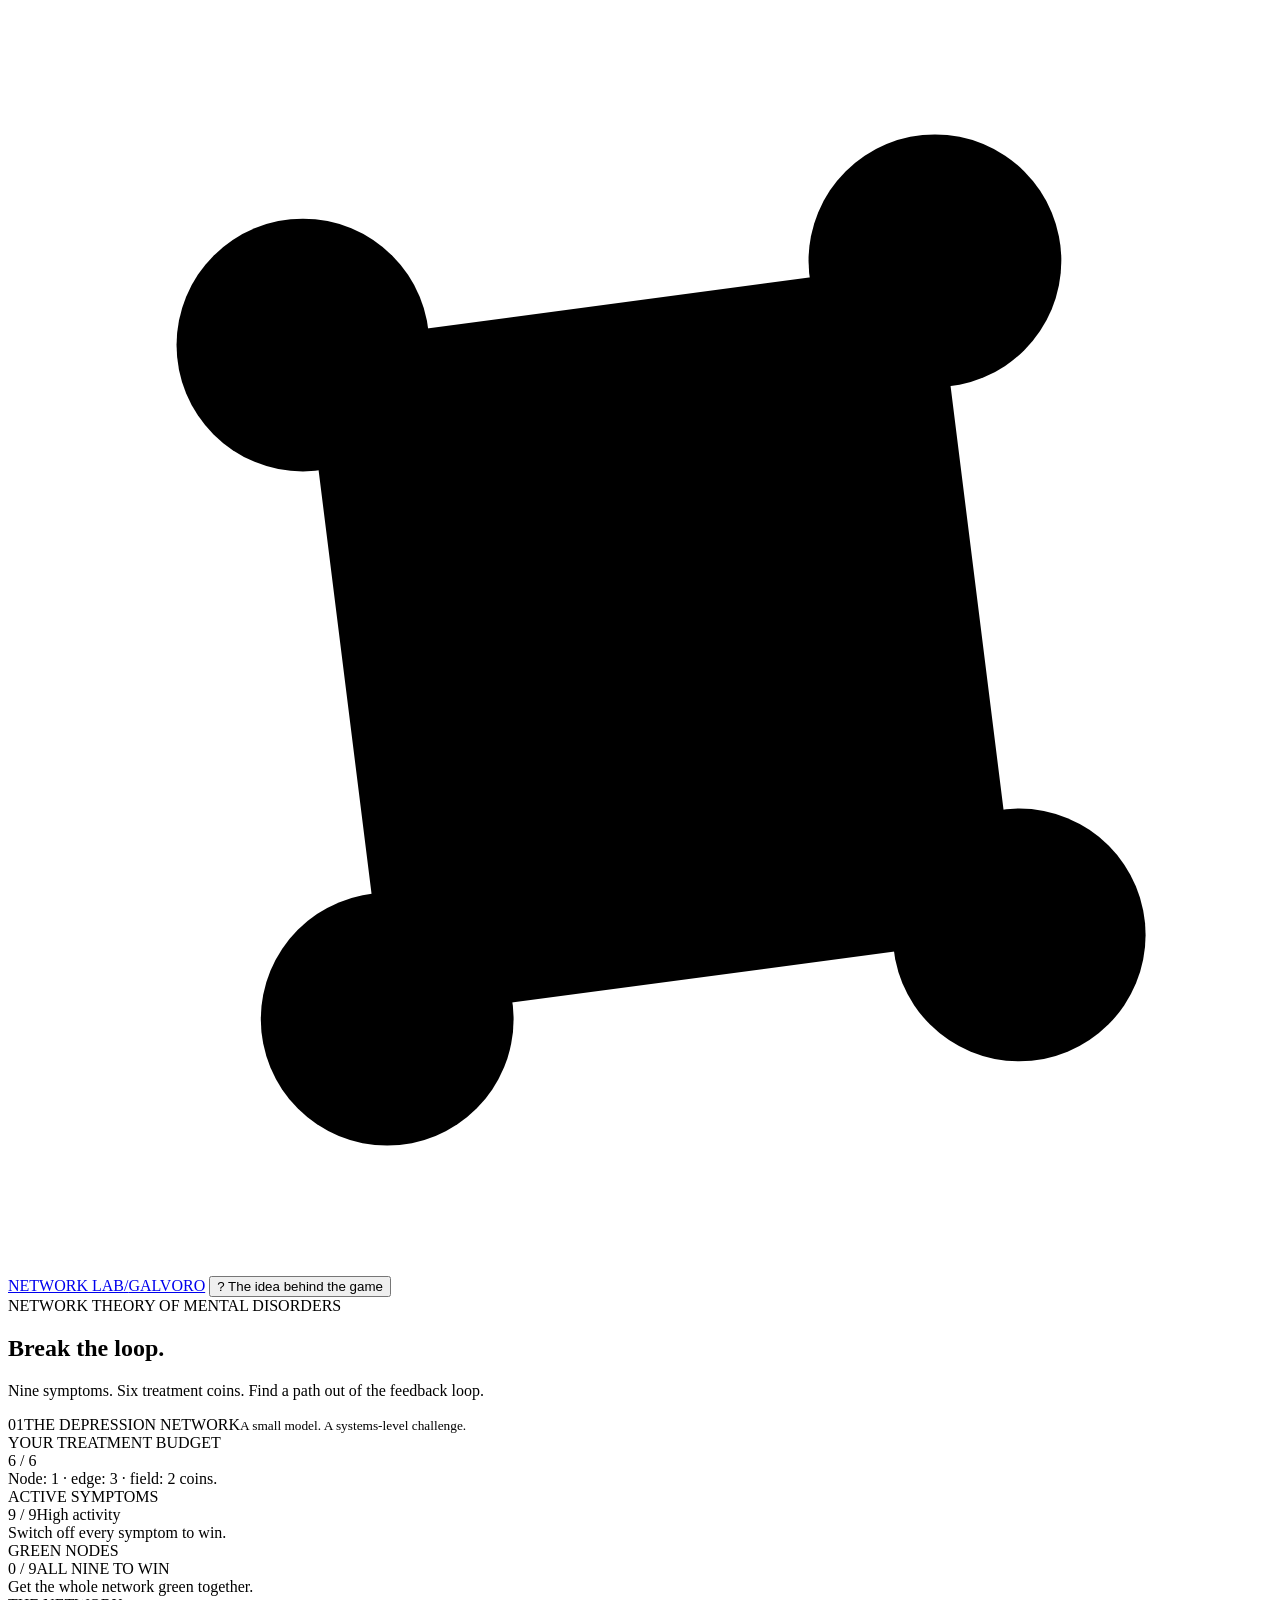
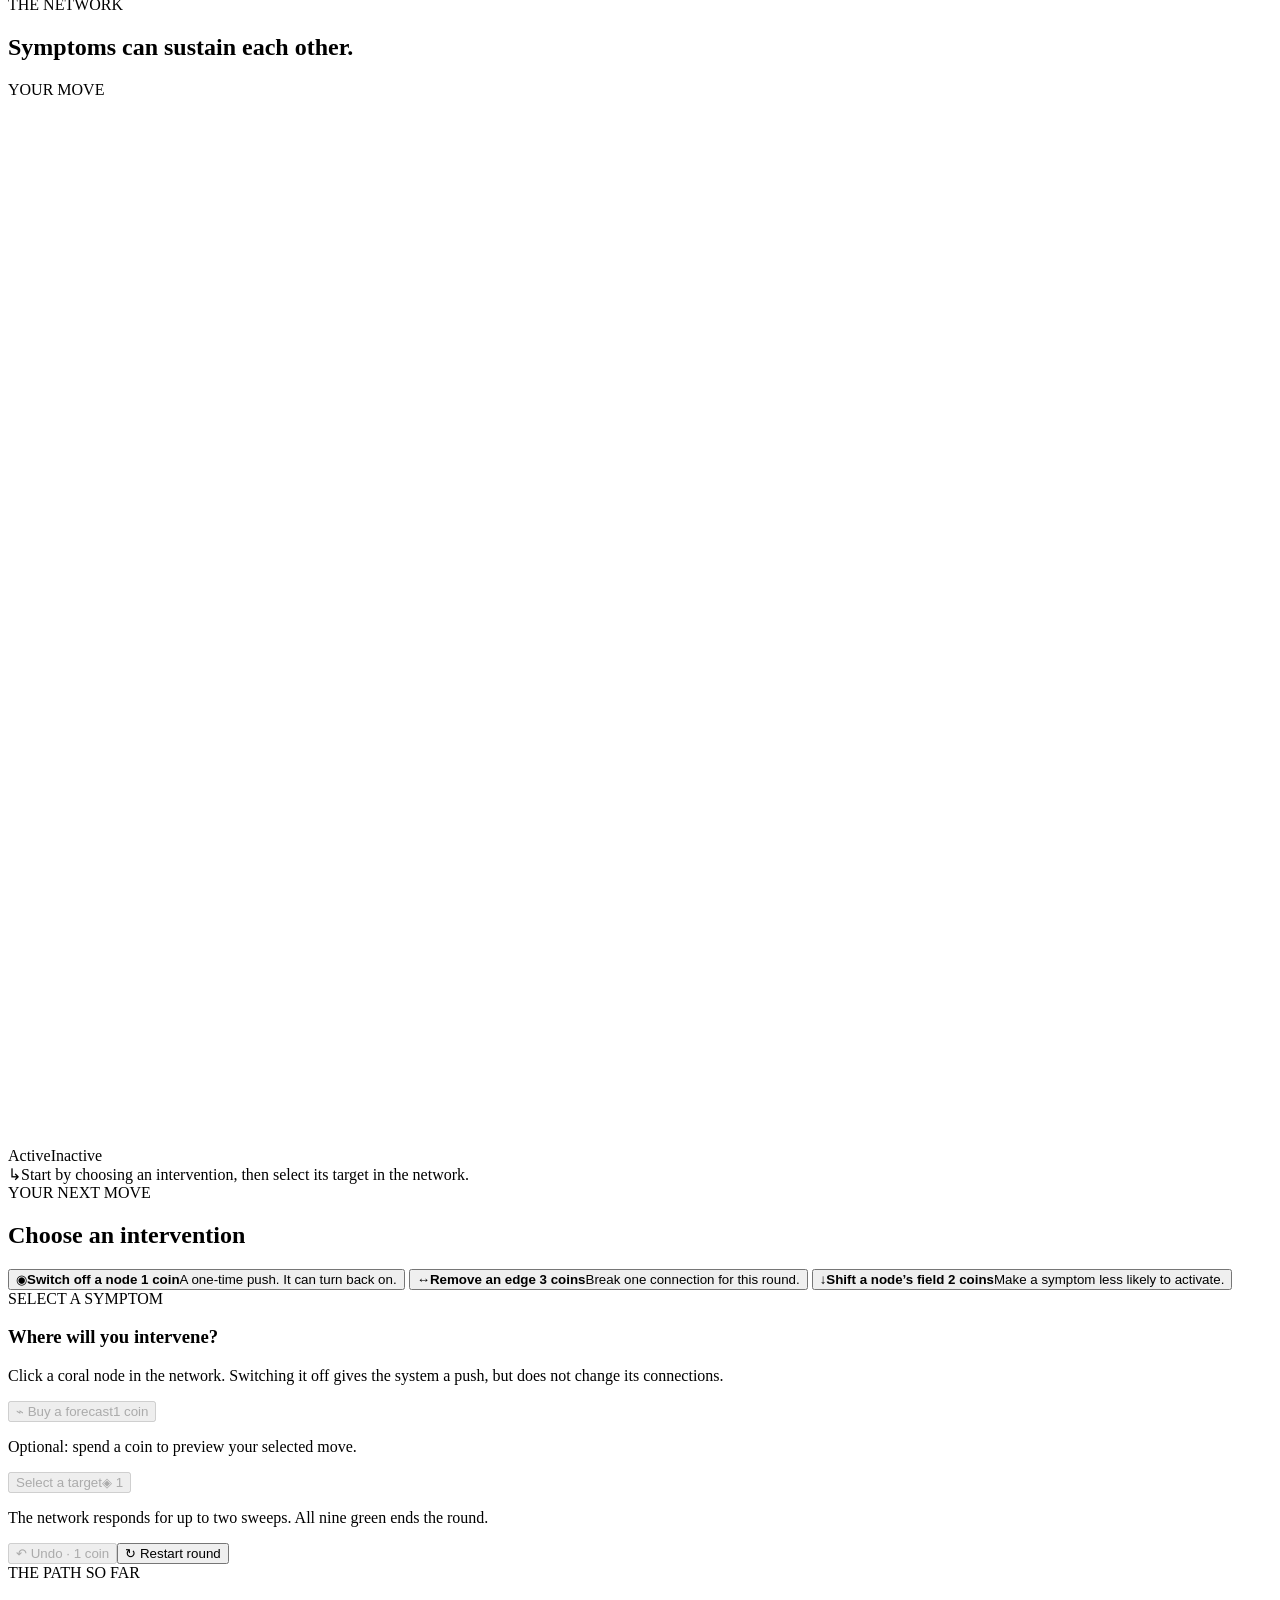
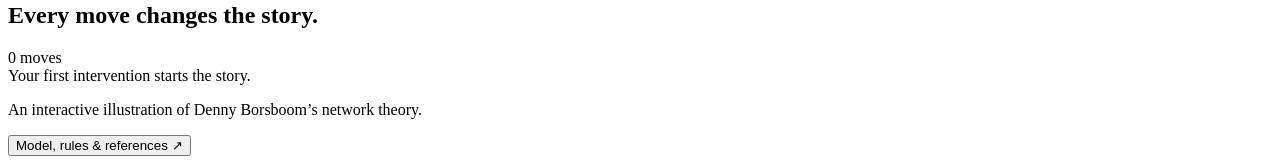
==== commit 69d217cd: "Raise edge intervention price to three coins" ====
--- a/source/index.template.html
+++ b/source/index.template.html
@@ -25,7 +25,7 @@
       </section>
 
       <section class="metrics" aria-label="Round status">
-        <div class="metric budget"><span class="metric-label">YOUR TREATMENT BUDGET</span><div class="metric-main"><span id="coin-count">6 <span class="metric-muted">/ 6</span></span><div id="coins" class="coins" aria-label="6 coins remaining"></div></div><span class="metric-foot">Node: 1 coin · edge or field: 2 coins.</span></div>
+        <div class="metric budget"><span class="metric-label">YOUR TREATMENT BUDGET</span><div class="metric-main"><span id="coin-count">6 <span class="metric-muted">/ 6</span></span><div id="coins" class="coins" aria-label="6 coins remaining"></div></div><span class="metric-foot">Node: 1 · edge: 3 · field: 2 coins.</span></div>
         <div class="metric"><span class="metric-label">ACTIVE SYMPTOMS</span><div class="metric-main"><span id="active-count">9<span class="metric-muted"> / 9</span></span><span id="state-tag" class="state-tag">High activity</span></div><span class="metric-foot">Switch off every symptom to win.</span></div>
         <div class="metric outlook-metric"><span class="metric-label">GREEN NODES</span><div class="metric-main"><span id="recovery-count">0<span class="metric-muted"> / 9</span></span><span class="target-label">ALL NINE TO WIN</span></div><div class="outlook-track" role="progressbar" aria-label="Inactive green nodes" aria-valuemin="0" aria-valuemax="9" aria-valuenow="0"><span id="recovery-fill"></span></div><span class="metric-foot">Get the whole network green together.</span></div>
       </section>
@@ -46,7 +46,7 @@
           <div class="panel-heading treatment-title"><div><span class="section-kicker">YOUR NEXT MOVE</span><h2 id="treatment-heading">Choose an intervention</h2></div></div>
           <div class="intervention-list" role="group" aria-label="Intervention type">
             <button class="intervention selected" type="button" data-type="node" aria-pressed="true"><span class="intervention-icon node-icon" aria-hidden="true">◉</span><span class="intervention-copy"><strong>Switch off a node <span class="intervention-price">1 coin</span></strong><span>A one-time push. It can turn back on.</span></span><span class="choice-indicator" aria-hidden="true"></span></button>
-            <button class="intervention" type="button" data-type="edge" aria-pressed="false"><span class="intervention-icon edge-icon" aria-hidden="true">↔</span><span class="intervention-copy"><strong>Remove an edge <span class="intervention-price">2 coins</span></strong><span>Break one connection for this round.</span></span><span class="choice-indicator" aria-hidden="true"></span></button>
+            <button class="intervention" type="button" data-type="edge" aria-pressed="false"><span class="intervention-icon edge-icon" aria-hidden="true">↔</span><span class="intervention-copy"><strong>Remove an edge <span class="intervention-price">3 coins</span></strong><span>Break one connection for this round.</span></span><span class="choice-indicator" aria-hidden="true"></span></button>
             <button class="intervention" type="button" data-type="field" aria-pressed="false"><span class="intervention-icon field-icon" aria-hidden="true">↓</span><span class="intervention-copy"><strong>Shift a node’s field <span class="intervention-price">2 coins</span></strong><span>Make a symptom less likely to activate.</span></span><span class="choice-indicator" aria-hidden="true"></span></button>
           </div>
           <div class="target-box" id="target-box"><span class="section-kicker" id="target-kicker">SELECT A SYMPTOM</span><h3 id="target-name">Where will you intervene?</h3><p id="target-description">Click a coral node in the network. Switching it off gives the system a push, but does not change its connections.</p><div id="target-detail" class="target-detail" hidden></div></div>
@@ -76,7 +76,7 @@
 
   <dialog id="learn-dialog" aria-labelledby="learn-title"><div class="dialog-content"><div class="dialog-top"><span class="eyebrow">A SHORT FIELD GUIDE</span><button class="close-button" id="close-learn" type="button" aria-label="Close the learning guide">×</button></div><h2 id="learn-title">When symptoms form a system.</h2><p class="dialog-lead">A symptom can be both a consequence and a cause. Sleep problems can contribute to fatigue; fatigue can feed other difficulties. Strong feedback can keep a network active after its original trigger has gone.</p>
     <div class="learning-grid"><section><span class="lesson-number">01</span><h3>Change a state</h3><p>A node intervention sets one symptom to <strong>inactive once</strong>. Its field and connections stay the same. If its neighbours keep supplying activation, it can switch back on—even during the next sweep.</p></section><section><span class="lesson-number">02</span><h3>Change a connection</h3><p>An edge intervention sets one interaction weight to zero for the rest of the round. It removes that direct influence in both directions. Other paths through the network remain.</p></section><section><span class="lesson-number">03</span><h3>Change a disposition</h3><p>A field intervention lowers one node’s activation parameter by 1.5 for the rest of the round. It makes activation less likely, without forcing the symptom off. You can apply it more than once to a node.</p></section></div>
-    <section class="rules-section"><h3>What counts as a win?</h3><p>Use at most six coins to get <strong>all nine nodes green at the same time</strong>. The game checks immediately after your intervention and after each response sweep. When all nine are inactive, the round ends and you earn the <strong>Loop Breaker award</strong>. One or two active symptoms still means there is work to do.</p><p><strong>Node switches cost 1 coin. Edge removals and field shifts cost 2 coins each.</strong> The six-coin budget counts what you spend. Undo costs 1 additional coin; the original action price and earlier undo fees stay spent. It restores the last active action’s network state or forecast, and is unavailable when no coins remain. You need enough coins to pay for a treatment before applying it.</p><p>A sweep is nine random node-update opportunities; a node may be chosen more than once. Each treatment is followed by up to two sweeps, stopping as soon as the whole network is green. The green-node counter shows your current progress.</p><p><strong>A forecast is an optional tip that costs one coin.</strong> Select an intervention and its target, then buy a preview. It compares the exact chance of all nine nodes being green after six sweeps with and without that intervention. This is a fixed-horizon projection of the model, not the probability of winning at any earlier checkpoint. Buying a forecast does not apply treatment or advance the network. The forecast stays available for that selection until the next treatment; a changed network needs a new forecast. Forecasts count toward your six-coin budget and final score.</p><p>Symptoms are binary and their updates are stochastic: a good forecast is not a promise. Restart reuses the same random sequence, so you can compare strategies; undo restores the random sequence, costs one coin, and keeps earlier spending charged. Forecast probabilities are calculated exactly, not estimated from repeated simulations.</p><p>The all-green goal is a game rule, not a clinical diagnostic or recovery criterion. The nine nodes group the nine depression symptom criteria; the weights and fields are illustrative, not fitted patient data or the original Cramer network.</p></section>
+    <section class="rules-section"><h3>What counts as a win?</h3><p>Use at most six coins to get <strong>all nine nodes green at the same time</strong>. The game checks immediately after your intervention and after each response sweep. When all nine are inactive, the round ends and you earn the <strong>Loop Breaker award</strong>. One or two active symptoms still means there is work to do.</p><p><strong>Node switches cost 1 coin. Edge removals cost 3 coins and field shifts cost 2 coins.</strong> The six-coin budget counts what you spend. Undo costs 1 additional coin; the original action price and earlier undo fees stay spent. It restores the last active action’s network state or forecast, and is unavailable when no coins remain. You need enough coins to pay for a treatment before applying it.</p><p>A sweep is nine random node-update opportunities; a node may be chosen more than once. Each treatment is followed by up to two sweeps, stopping as soon as the whole network is green. The green-node counter shows your current progress.</p><p><strong>A forecast is an optional tip that costs one coin.</strong> Select an intervention and its target, then buy a preview. It compares the exact chance of all nine nodes being green after six sweeps with and without that intervention. This is a fixed-horizon projection of the model, not the probability of winning at any earlier checkpoint. Buying a forecast does not apply treatment or advance the network. The forecast stays available for that selection until the next treatment; a changed network needs a new forecast. Forecasts count toward your six-coin budget and final score.</p><p>Symptoms are binary and their updates are stochastic: a good forecast is not a promise. Restart reuses the same random sequence, so you can compare strategies; undo restores the random sequence, costs one coin, and keeps earlier spending charged. Forecast probabilities are calculated exactly, not estimated from repeated simulations.</p><p>The all-green goal is a game rule, not a clinical diagnostic or recovery criterion. The nine nodes group the nine depression symptom criteria; the weights and fields are illustrative, not fitted patient data or the original Cramer network.</p></section>
     <details><summary>The model, in a little more detail</summary><div class="model-details"><p>We use a 0/1-coded Ising model. For the selected node <em>i</em>, the probability of being active on its next update is:</p><div class="formula">pᵢ = 1 / [1 + exp(−(τᵢ + Σⱼ wᵢⱼ xⱼ))]</div><p>Lowering τᵢ reduces activation, matching the NIRA activation-parameter convention. Each update chooses one node uniformly at random. This single-site Gibbs rule has stationary probability:</p><div class="formula">P(x) ∝ exp(Σᵢ τᵢ xᵢ + Σᵢ&lt;ⱼ wᵢⱼ xᵢ xⱼ)</div><p>With nine binary nodes there are 512 states. We propagate probability across all states for 54 updates to calculate the six-sweep outlook exactly. A node intervention moves the current state only; an edge or field intervention changes the transition probabilities.</p><p>This is inspired by Cramer et al.’s dynamic framework, using asynchronous updates consistent with the joint Ising distribution rather than reproducing their synchronous update rule. The supplied Epskamp chapter uses −1/+1 coding in Equation 8; our parameters are defined directly in 0/1 coding and are not copied across conventions.</p></div></details>
     <section class="references"><h3>Ideas behind the game</h3><p>Borsboom (2017). <em>A network theory of mental disorders.</em> World Psychiatry, 16, 5–13. DOI: 10.1002/wps.20375.</p><p>Cramer et al. (2016). <em>Major Depression as a Complex Dynamic System.</em> PLOS ONE, 11, e0167490. DOI: 10.1371/journal.pone.0167490.</p><p>Epskamp, Maris, Waldorp &amp; Borsboom. <em>Network Psychometrics.</em> Supplied chapter, arXiv:1609.02818v2.</p><p>Lunansky et al. <em>Intervening on psychopathology networks: Evaluating intervention targets through simulations.</em> Methods. Supplied NIRA paper.</p></section>
     <button id="back-to-game" class="primary-button" type="button">Back to the network <span aria-hidden="true">↗</span></button>
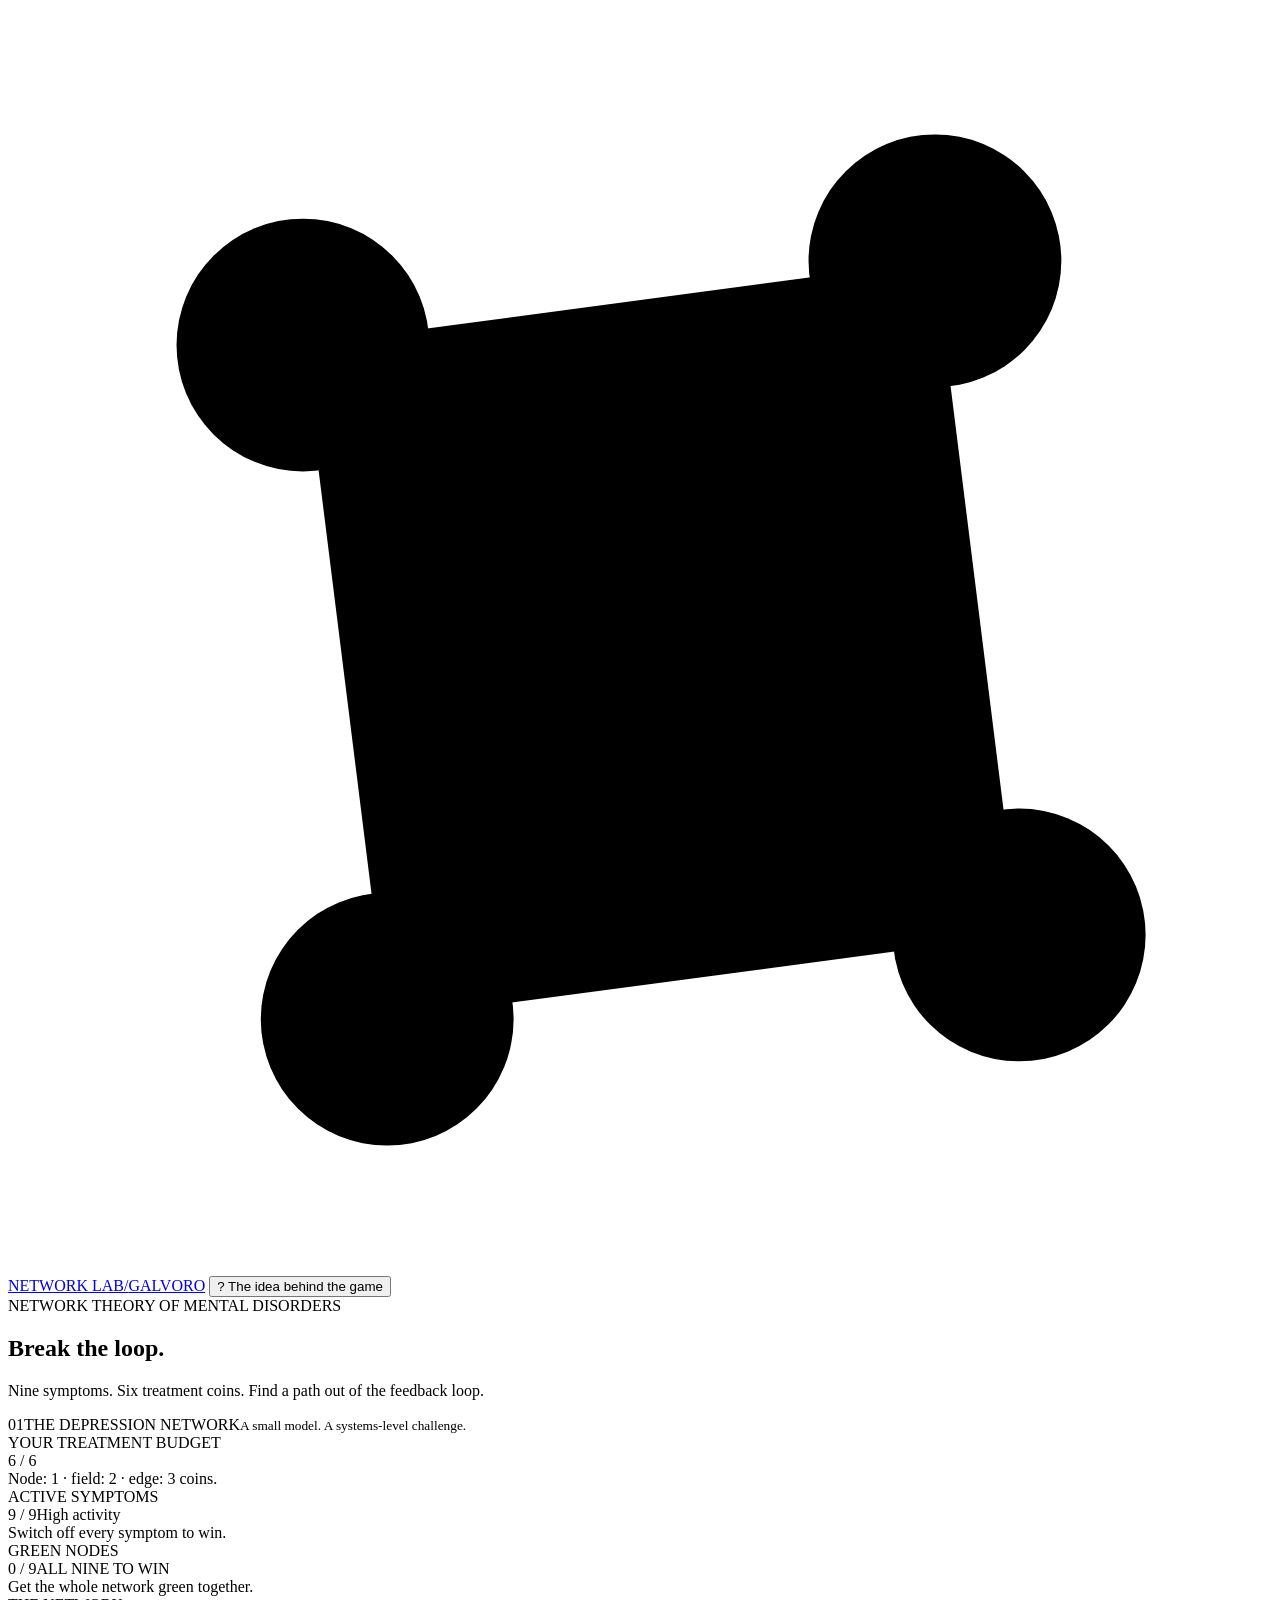
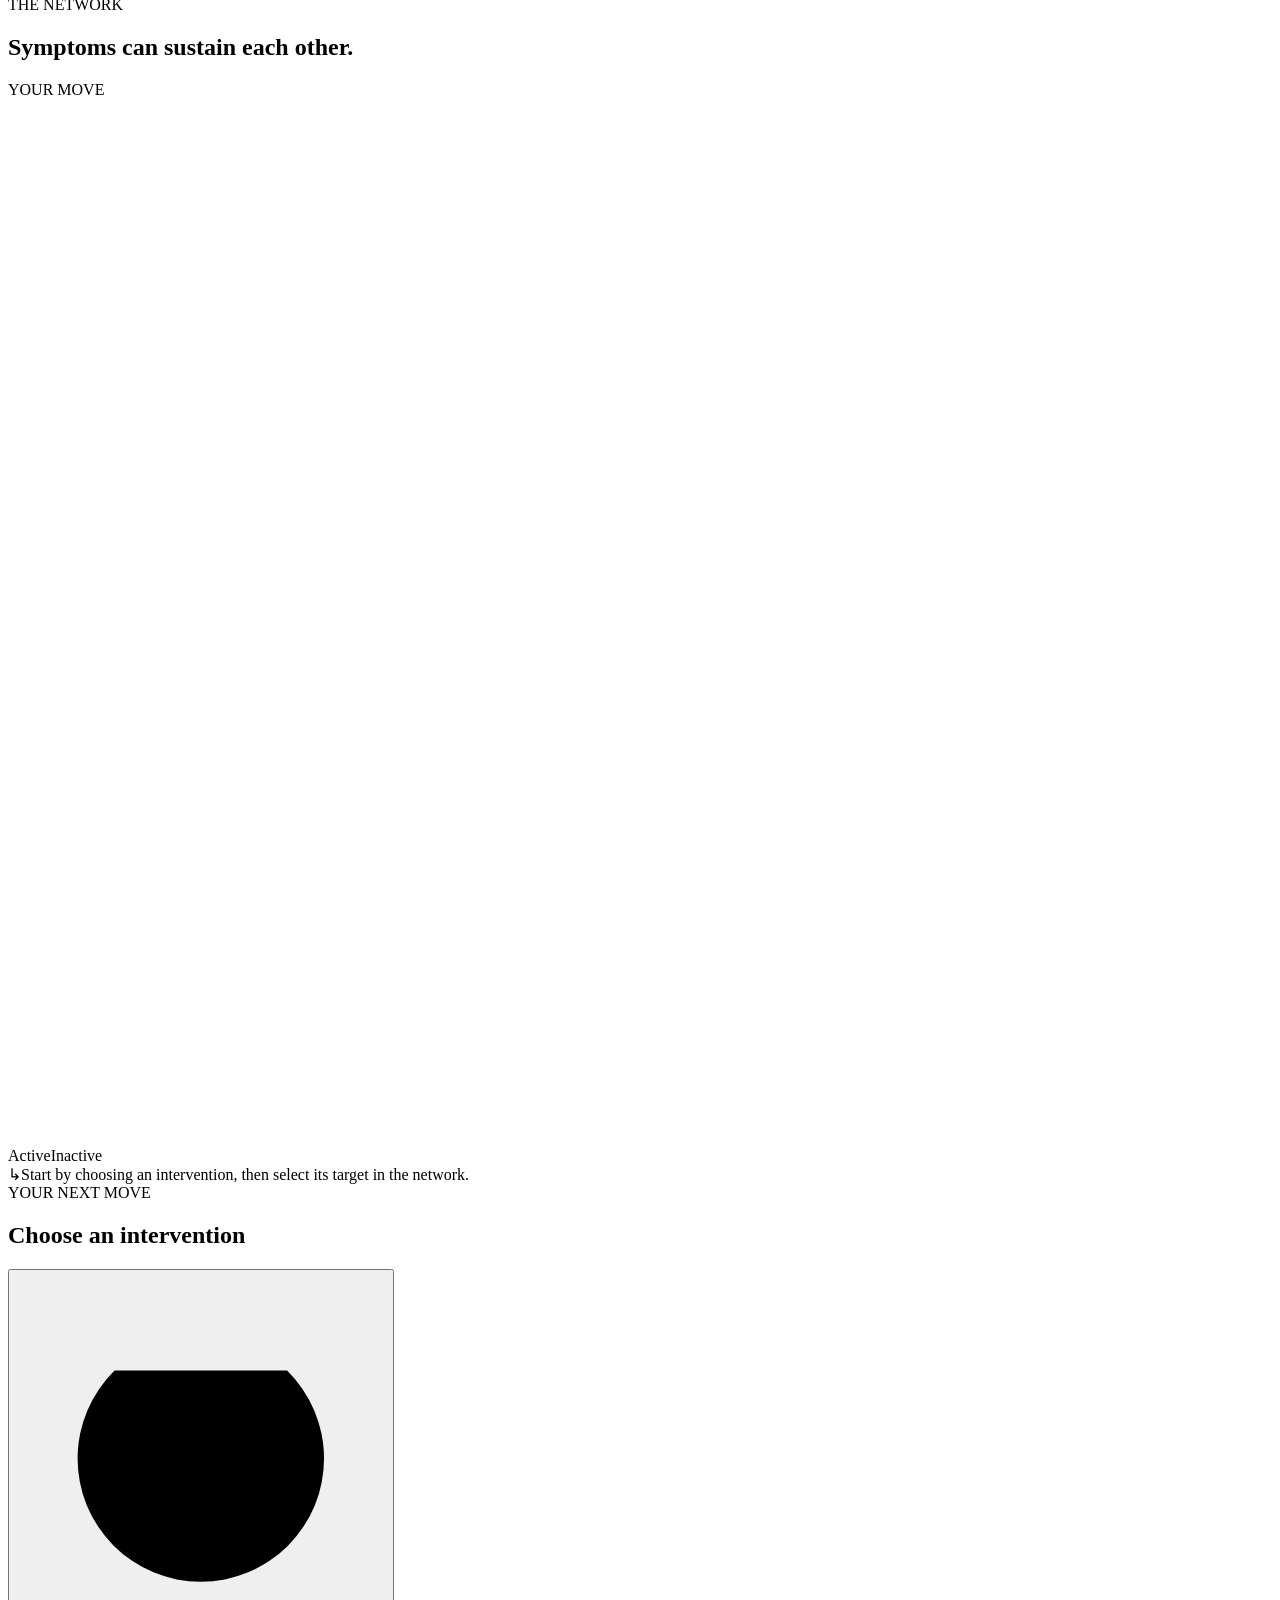
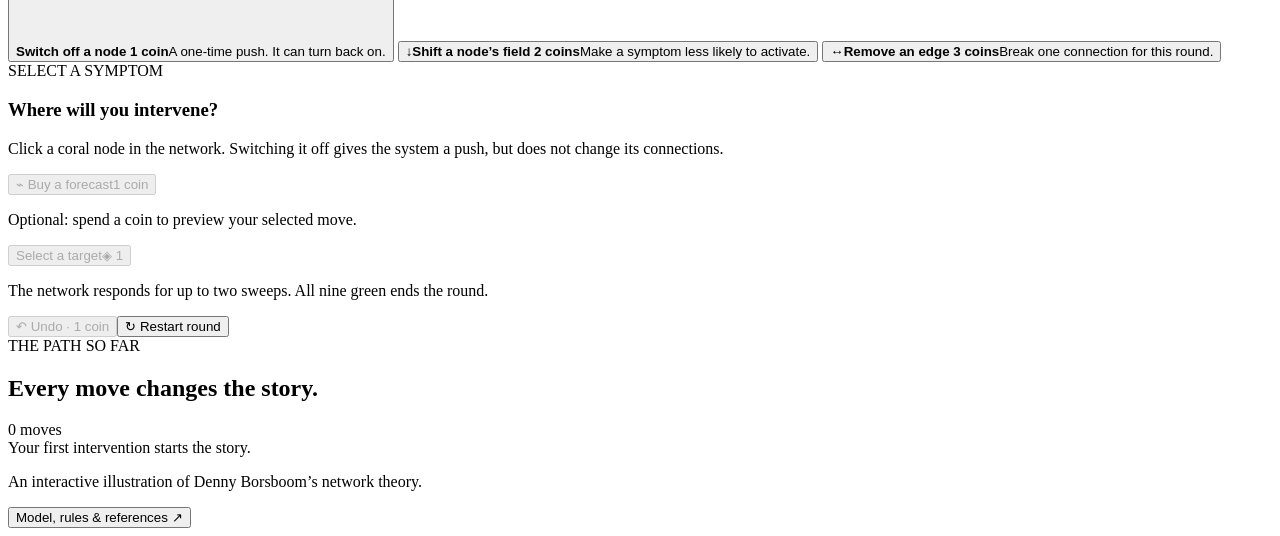
==== commit ee13794c: "Order interventions by price and use a power icon for node switching" ====
--- a/source/index.template.html
+++ b/source/index.template.html
@@ -25,7 +25,7 @@
       </section>
 
       <section class="metrics" aria-label="Round status">
-        <div class="metric budget"><span class="metric-label">YOUR TREATMENT BUDGET</span><div class="metric-main"><span id="coin-count">6 <span class="metric-muted">/ 6</span></span><div id="coins" class="coins" aria-label="6 coins remaining"></div></div><span class="metric-foot">Node: 1 · edge: 3 · field: 2 coins.</span></div>
+        <div class="metric budget"><span class="metric-label">YOUR TREATMENT BUDGET</span><div class="metric-main"><span id="coin-count">6 <span class="metric-muted">/ 6</span></span><div id="coins" class="coins" aria-label="6 coins remaining"></div></div><span class="metric-foot">Node: 1 · field: 2 · edge: 3 coins.</span></div>
         <div class="metric"><span class="metric-label">ACTIVE SYMPTOMS</span><div class="metric-main"><span id="active-count">9<span class="metric-muted"> / 9</span></span><span id="state-tag" class="state-tag">High activity</span></div><span class="metric-foot">Switch off every symptom to win.</span></div>
         <div class="metric outlook-metric"><span class="metric-label">GREEN NODES</span><div class="metric-main"><span id="recovery-count">0<span class="metric-muted"> / 9</span></span><span class="target-label">ALL NINE TO WIN</span></div><div class="outlook-track" role="progressbar" aria-label="Inactive green nodes" aria-valuemin="0" aria-valuemax="9" aria-valuenow="0"><span id="recovery-fill"></span></div><span class="metric-foot">Get the whole network green together.</span></div>
       </section>
@@ -45,9 +45,9 @@
         <aside class="treatment-panel" aria-labelledby="treatment-heading">
           <div class="panel-heading treatment-title"><div><span class="section-kicker">YOUR NEXT MOVE</span><h2 id="treatment-heading">Choose an intervention</h2></div></div>
           <div class="intervention-list" role="group" aria-label="Intervention type">
-            <button class="intervention selected" type="button" data-type="node" aria-pressed="true"><span class="intervention-icon node-icon" aria-hidden="true">◉</span><span class="intervention-copy"><strong>Switch off a node <span class="intervention-price">1 coin</span></strong><span>A one-time push. It can turn back on.</span></span><span class="choice-indicator" aria-hidden="true"></span></button>
+            <button class="intervention selected" type="button" data-type="node" aria-pressed="true"><span class="intervention-icon node-icon" aria-hidden="true"><svg viewBox="0 0 24 24" focusable="false"><path d="M12 3v9M6.4 6.4a8 8 0 1 0 11.2 0"/></svg></span><span class="intervention-copy"><strong>Switch off a node <span class="intervention-price">1 coin</span></strong><span>A one-time push. It can turn back on.</span></span><span class="choice-indicator" aria-hidden="true"></span></button>
+            <button class="intervention" type="button" data-type="field" aria-pressed="false"><span class="intervention-icon field-icon" aria-hidden="true">↓</span><span class="intervention-copy"><strong>Shift a node’s field <span class="intervention-price">2 coins</span></strong><span>Make a symptom less likely to activate.</span></span><span class="choice-indicator" aria-hidden="true"></span></button>
             <button class="intervention" type="button" data-type="edge" aria-pressed="false"><span class="intervention-icon edge-icon" aria-hidden="true">↔</span><span class="intervention-copy"><strong>Remove an edge <span class="intervention-price">3 coins</span></strong><span>Break one connection for this round.</span></span><span class="choice-indicator" aria-hidden="true"></span></button>
-            <button class="intervention" type="button" data-type="field" aria-pressed="false"><span class="intervention-icon field-icon" aria-hidden="true">↓</span><span class="intervention-copy"><strong>Shift a node’s field <span class="intervention-price">2 coins</span></strong><span>Make a symptom less likely to activate.</span></span><span class="choice-indicator" aria-hidden="true"></span></button>
           </div>
           <div class="target-box" id="target-box"><span class="section-kicker" id="target-kicker">SELECT A SYMPTOM</span><h3 id="target-name">Where will you intervene?</h3><p id="target-description">Click a coral node in the network. Switching it off gives the system a push, but does not change its connections.</p><div id="target-detail" class="target-detail" hidden></div></div>
           <div class="forecast-area"><button id="buy-forecast" class="forecast-button" type="button" disabled><span><span aria-hidden="true">⌁</span> Buy a forecast</span><span>1 coin</span></button><p id="forecast-note" class="forecast-note">Optional: spend a coin to preview your selected move.</p><div id="forecast-result" class="forecast-result" hidden aria-live="polite"></div></div>
@@ -75,8 +75,8 @@
   </dialog>
 
   <dialog id="learn-dialog" aria-labelledby="learn-title"><div class="dialog-content"><div class="dialog-top"><span class="eyebrow">A SHORT FIELD GUIDE</span><button class="close-button" id="close-learn" type="button" aria-label="Close the learning guide">×</button></div><h2 id="learn-title">When symptoms form a system.</h2><p class="dialog-lead">A symptom can be both a consequence and a cause. Sleep problems can contribute to fatigue; fatigue can feed other difficulties. Strong feedback can keep a network active after its original trigger has gone.</p>
-    <div class="learning-grid"><section><span class="lesson-number">01</span><h3>Change a state</h3><p>A node intervention sets one symptom to <strong>inactive once</strong>. Its field and connections stay the same. If its neighbours keep supplying activation, it can switch back on—even during the next sweep.</p></section><section><span class="lesson-number">02</span><h3>Change a connection</h3><p>An edge intervention sets one interaction weight to zero for the rest of the round. It removes that direct influence in both directions. Other paths through the network remain.</p></section><section><span class="lesson-number">03</span><h3>Change a disposition</h3><p>A field intervention lowers one node’s activation parameter by 1.5 for the rest of the round. It makes activation less likely, without forcing the symptom off. You can apply it more than once to a node.</p></section></div>
-    <section class="rules-section"><h3>What counts as a win?</h3><p>Use at most six coins to get <strong>all nine nodes green at the same time</strong>. The game checks immediately after your intervention and after each response sweep. When all nine are inactive, the round ends and you earn the <strong>Loop Breaker award</strong>. One or two active symptoms still means there is work to do.</p><p><strong>Node switches cost 1 coin. Edge removals cost 3 coins and field shifts cost 2 coins.</strong> The six-coin budget counts what you spend. Undo costs 1 additional coin; the original action price and earlier undo fees stay spent. It restores the last active action’s network state or forecast, and is unavailable when no coins remain. You need enough coins to pay for a treatment before applying it.</p><p>A sweep is nine random node-update opportunities; a node may be chosen more than once. Each treatment is followed by up to two sweeps, stopping as soon as the whole network is green. The green-node counter shows your current progress.</p><p><strong>A forecast is an optional tip that costs one coin.</strong> Select an intervention and its target, then buy a preview. It compares the exact chance of all nine nodes being green after six sweeps with and without that intervention. This is a fixed-horizon projection of the model, not the probability of winning at any earlier checkpoint. Buying a forecast does not apply treatment or advance the network. The forecast stays available for that selection until the next treatment; a changed network needs a new forecast. Forecasts count toward your six-coin budget and final score.</p><p>Symptoms are binary and their updates are stochastic: a good forecast is not a promise. Restart reuses the same random sequence, so you can compare strategies; undo restores the random sequence, costs one coin, and keeps earlier spending charged. Forecast probabilities are calculated exactly, not estimated from repeated simulations.</p><p>The all-green goal is a game rule, not a clinical diagnostic or recovery criterion. The nine nodes group the nine depression symptom criteria; the weights and fields are illustrative, not fitted patient data or the original Cramer network.</p></section>
+    <div class="learning-grid"><section><span class="lesson-number">01</span><h3>Change a state</h3><p>A node intervention sets one symptom to <strong>inactive once</strong>. Its field and connections stay the same. If its neighbours keep supplying activation, it can switch back on—even during the next sweep.</p></section><section><span class="lesson-number">02</span><h3>Change a disposition</h3><p>A field intervention lowers one node’s activation parameter by 1.5 for the rest of the round. It makes activation less likely, without forcing the symptom off. You can apply it more than once to a node.</p></section><section><span class="lesson-number">03</span><h3>Change a connection</h3><p>An edge intervention sets one interaction weight to zero for the rest of the round. It removes that direct influence in both directions. Other paths through the network remain.</p></section></div>
+    <section class="rules-section"><h3>What counts as a win?</h3><p>Use at most six coins to get <strong>all nine nodes green at the same time</strong>. The game checks immediately after your intervention and after each response sweep. When all nine are inactive, the round ends and you earn the <strong>Loop Breaker award</strong>. One or two active symptoms still means there is work to do.</p><p><strong>Node switches cost 1 coin. Field shifts cost 2 coins and edge removals cost 3 coins.</strong> The six-coin budget counts what you spend. Undo costs 1 additional coin; the original action price and earlier undo fees stay spent. It restores the last active action’s network state or forecast, and is unavailable when no coins remain. You need enough coins to pay for a treatment before applying it.</p><p>A sweep is nine random node-update opportunities; a node may be chosen more than once. Each treatment is followed by up to two sweeps, stopping as soon as the whole network is green. The green-node counter shows your current progress.</p><p><strong>A forecast is an optional tip that costs one coin.</strong> Select an intervention and its target, then buy a preview. It compares the exact chance of all nine nodes being green after six sweeps with and without that intervention. This is a fixed-horizon projection of the model, not the probability of winning at any earlier checkpoint. Buying a forecast does not apply treatment or advance the network. The forecast stays available for that selection until the next treatment; a changed network needs a new forecast. Forecasts count toward your six-coin budget and final score.</p><p>Symptoms are binary and their updates are stochastic: a good forecast is not a promise. Restart reuses the same random sequence, so you can compare strategies; undo restores the random sequence, costs one coin, and keeps earlier spending charged. Forecast probabilities are calculated exactly, not estimated from repeated simulations.</p><p>The all-green goal is a game rule, not a clinical diagnostic or recovery criterion. The nine nodes group the nine depression symptom criteria; the weights and fields are illustrative, not fitted patient data or the original Cramer network.</p></section>
     <details><summary>The model, in a little more detail</summary><div class="model-details"><p>We use a 0/1-coded Ising model. For the selected node <em>i</em>, the probability of being active on its next update is:</p><div class="formula">pᵢ = 1 / [1 + exp(−(τᵢ + Σⱼ wᵢⱼ xⱼ))]</div><p>Lowering τᵢ reduces activation, matching the NIRA activation-parameter convention. Each update chooses one node uniformly at random. This single-site Gibbs rule has stationary probability:</p><div class="formula">P(x) ∝ exp(Σᵢ τᵢ xᵢ + Σᵢ&lt;ⱼ wᵢⱼ xᵢ xⱼ)</div><p>With nine binary nodes there are 512 states. We propagate probability across all states for 54 updates to calculate the six-sweep outlook exactly. A node intervention moves the current state only; an edge or field intervention changes the transition probabilities.</p><p>This is inspired by Cramer et al.’s dynamic framework, using asynchronous updates consistent with the joint Ising distribution rather than reproducing their synchronous update rule. The supplied Epskamp chapter uses −1/+1 coding in Equation 8; our parameters are defined directly in 0/1 coding and are not copied across conventions.</p></div></details>
     <section class="references"><h3>Ideas behind the game</h3><p>Borsboom (2017). <em>A network theory of mental disorders.</em> World Psychiatry, 16, 5–13. DOI: 10.1002/wps.20375.</p><p>Cramer et al. (2016). <em>Major Depression as a Complex Dynamic System.</em> PLOS ONE, 11, e0167490. DOI: 10.1371/journal.pone.0167490.</p><p>Epskamp, Maris, Waldorp &amp; Borsboom. <em>Network Psychometrics.</em> Supplied chapter, arXiv:1609.02818v2.</p><p>Lunansky et al. <em>Intervening on psychopathology networks: Evaluating intervention targets through simulations.</em> Methods. Supplied NIRA paper.</p></section>
     <button id="back-to-game" class="primary-button" type="button">Back to the network <span aria-hidden="true">↗</span></button>
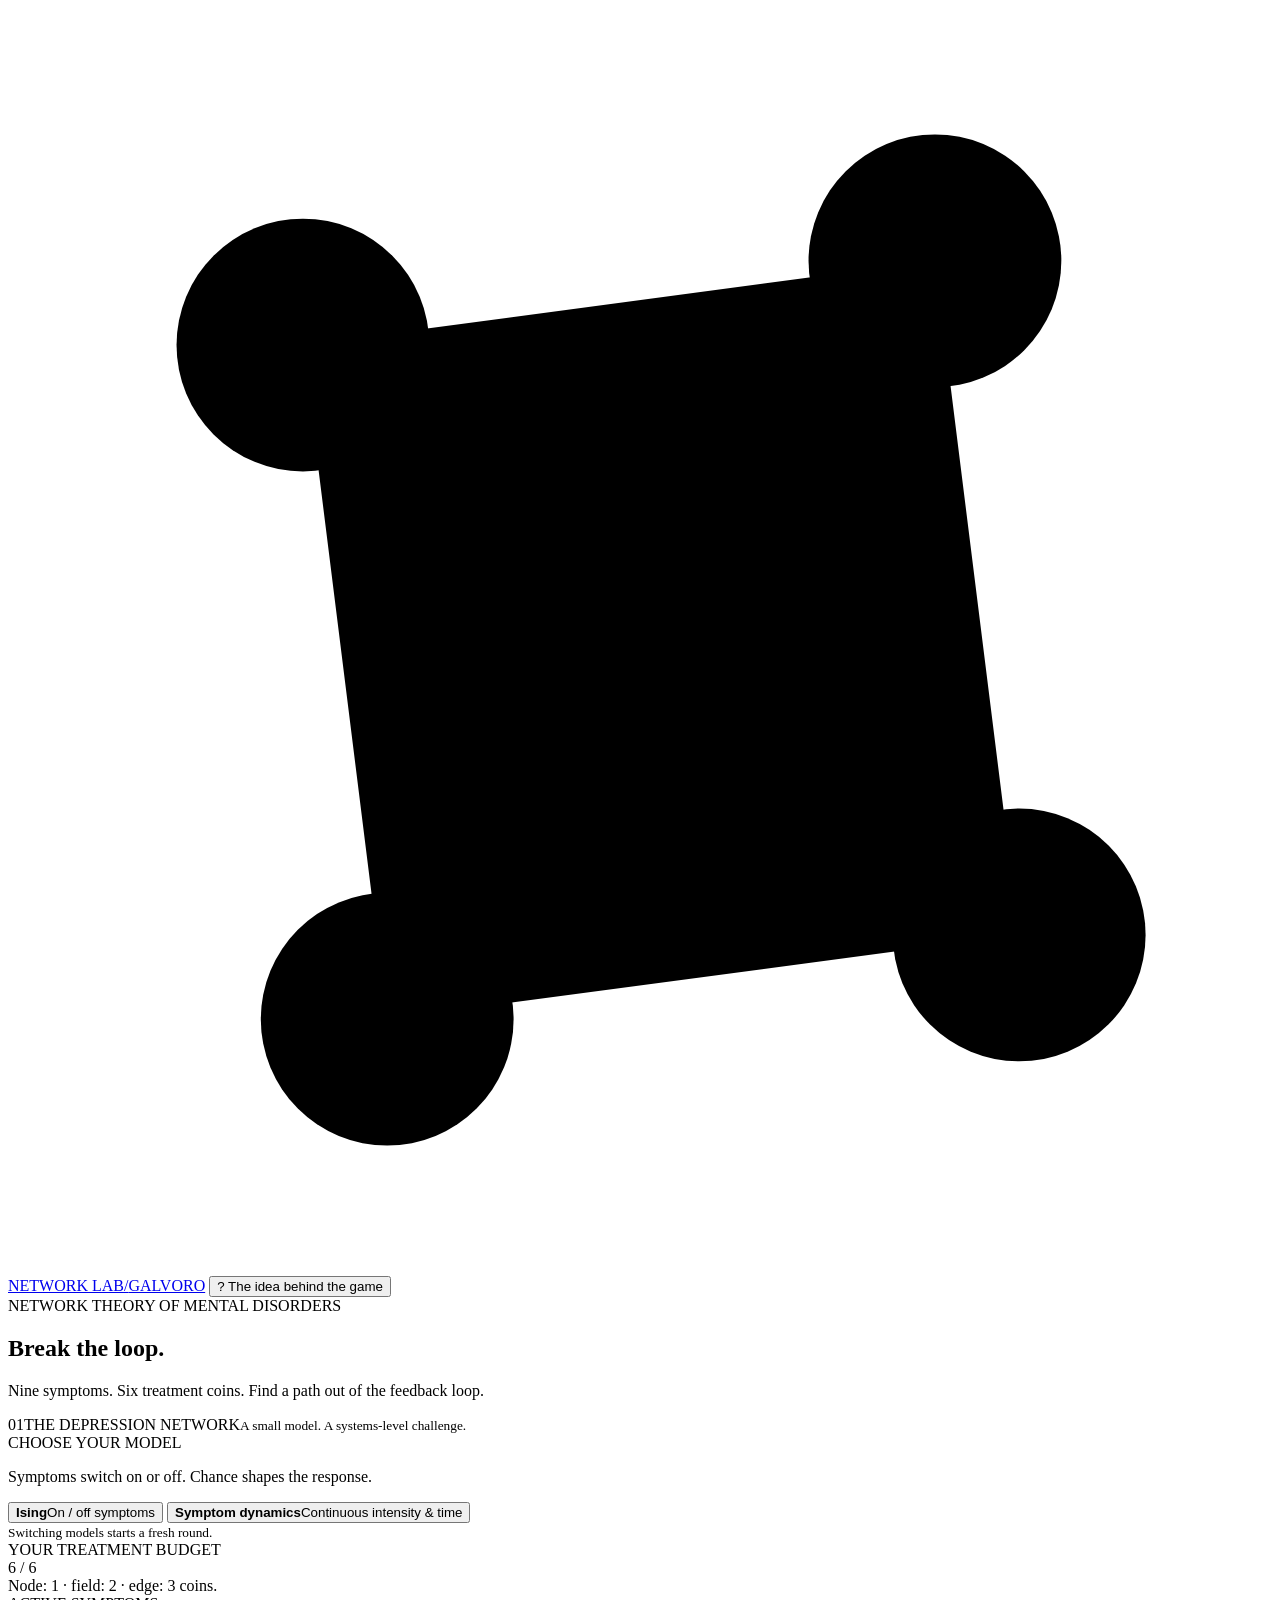
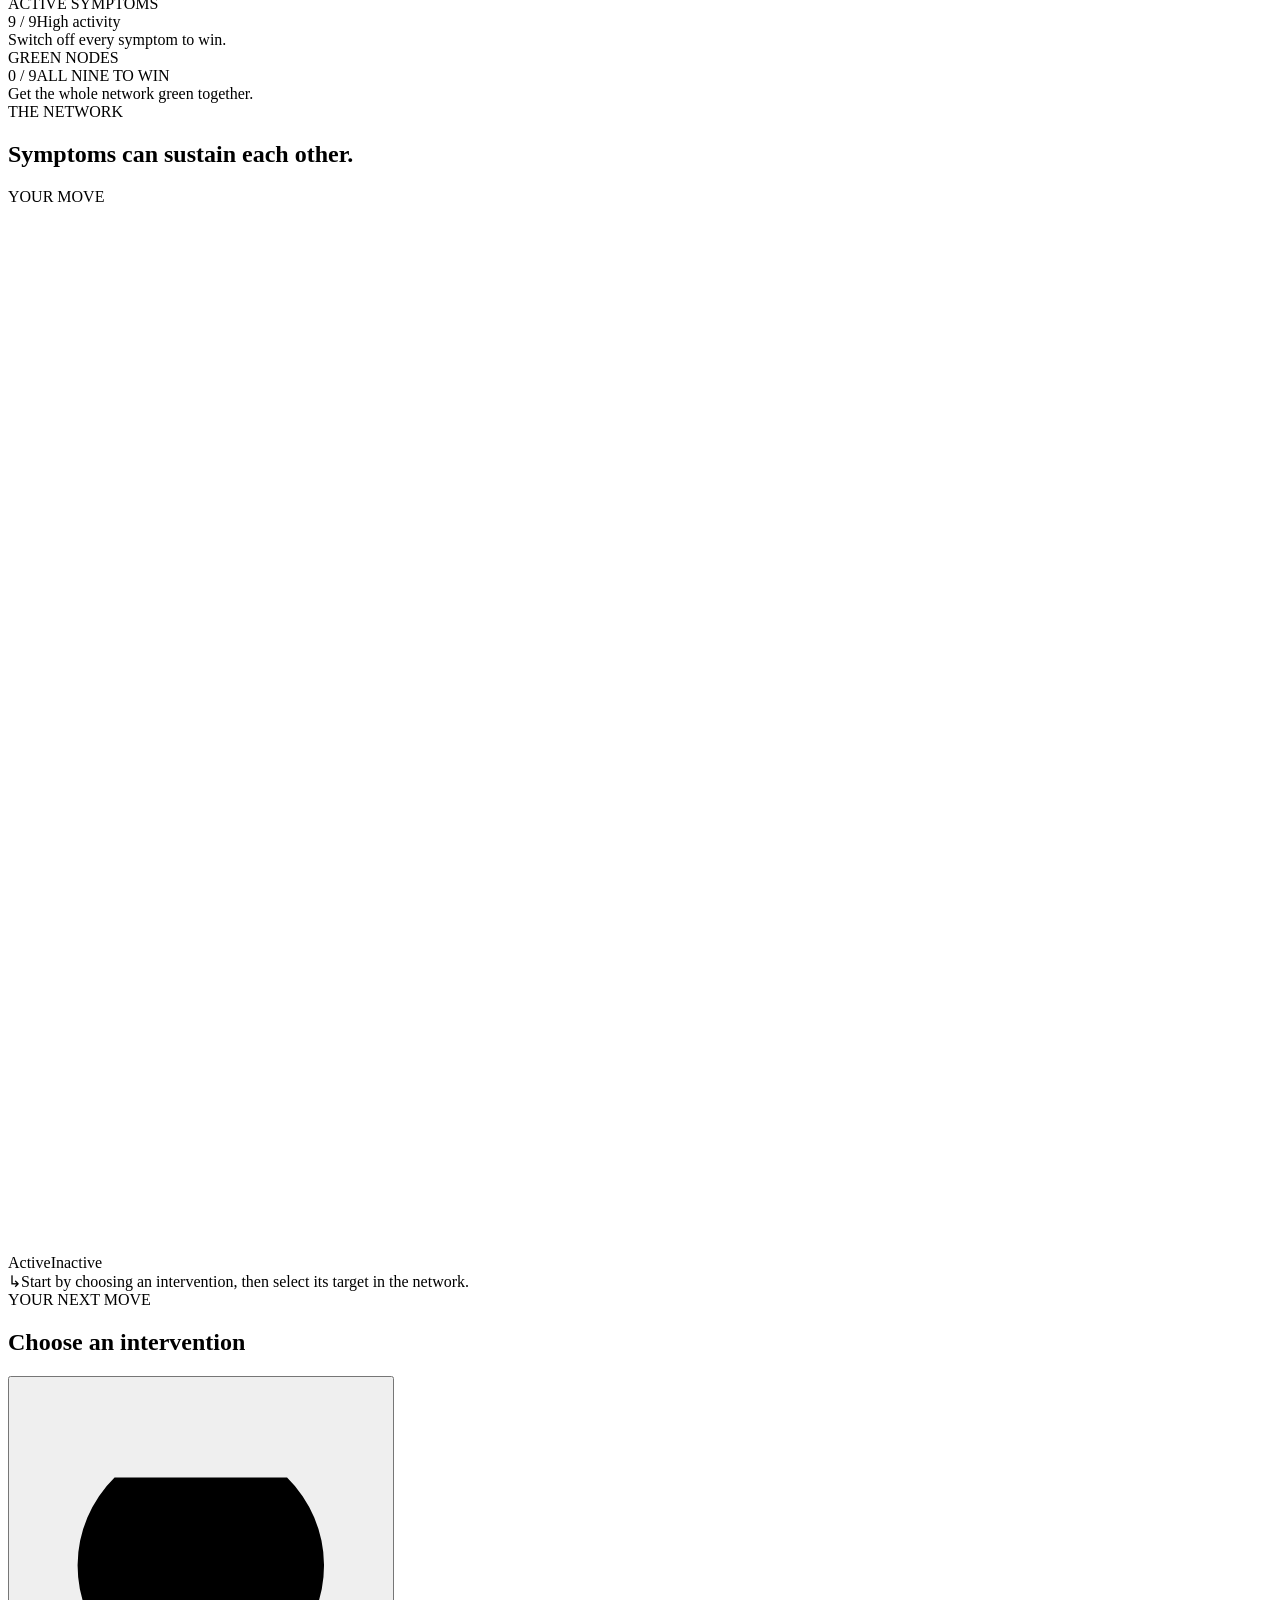
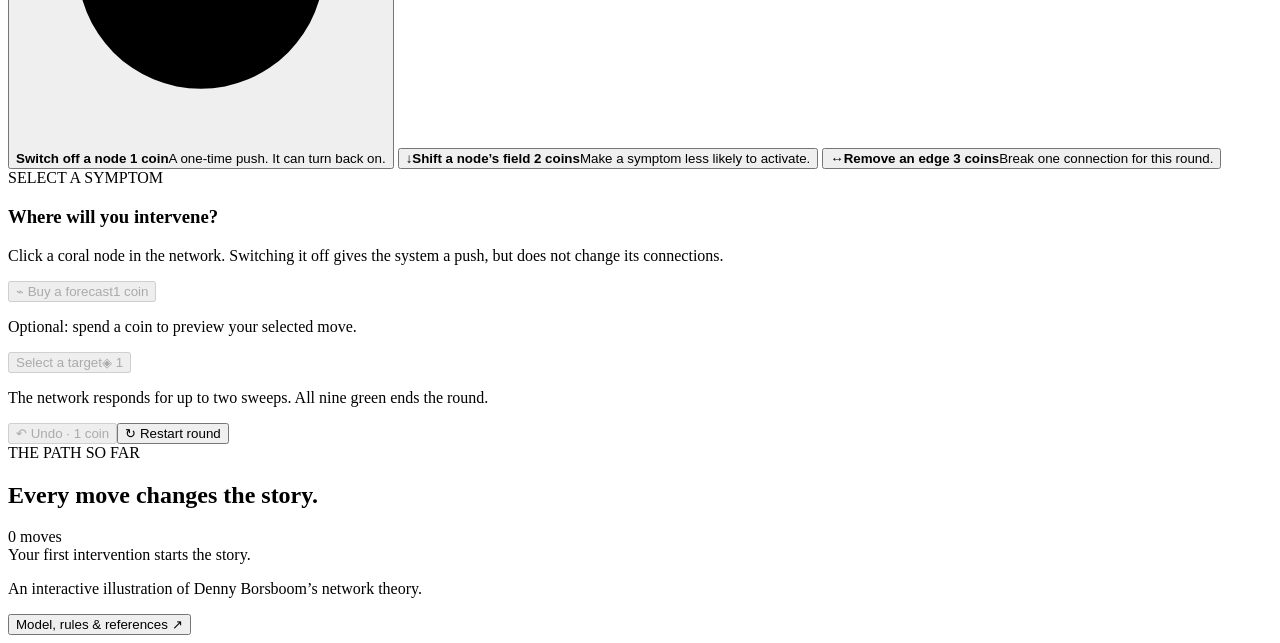
==== commit 04034f09: "Add continuous symptom dynamics and one-coin interventions" ====
--- a/source/index.template.html
+++ b/source/index.template.html
@@ -4,11 +4,12 @@
   <meta charset="utf-8">
   <meta name="viewport" content="width=device-width, initial-scale=1">
   <meta name="theme-color" content="#f5f4ee">
-  <meta name="description" content="A small strategy game about symptom feedback, depression networks, and three ways to intervene.">
+  <meta name="description" content="A small strategy game about symptom feedback, depression networks, and ways to intervene.">
   <title>Break the Loop · A network theory game</title>
   <link rel="icon" href="assets/favicon.svg" type="image/svg+xml">
   <link rel="stylesheet" href="style.css">
   <script defer src="model.js"></script>
+  <script defer src="dynamics.js"></script>
   <script defer src="game.js"></script>
 </head>
 <body>
@@ -24,9 +25,18 @@
         <div class="round-label"><span class="round-marker">01</span><span>THE DEPRESSION NETWORK<small>A small model. A systems-level challenge.</small></span></div>
       </section>
 
+      <section class="model-picker" aria-label="Underlying model">
+        <div><span class="section-kicker">CHOOSE YOUR MODEL</span><p id="model-summary">Symptoms switch on or off. Chance shapes the response.</p></div>
+        <div class="model-options" role="group" aria-label="Model choice">
+          <button type="button" data-model="ising" aria-pressed="true"><strong>Ising</strong><span>On / off symptoms</span></button>
+          <button type="button" data-model="dynamics" aria-pressed="false"><strong>Symptom dynamics</strong><span>Continuous intensity &amp; time</span></button>
+        </div>
+        <small>Switching models starts a fresh round.</small>
+      </section>
+
       <section class="metrics" aria-label="Round status">
-        <div class="metric budget"><span class="metric-label">YOUR TREATMENT BUDGET</span><div class="metric-main"><span id="coin-count">6 <span class="metric-muted">/ 6</span></span><div id="coins" class="coins" aria-label="6 coins remaining"></div></div><span class="metric-foot">Node: 1 · field: 2 · edge: 3 coins.</span></div>
-        <div class="metric"><span class="metric-label">ACTIVE SYMPTOMS</span><div class="metric-main"><span id="active-count">9<span class="metric-muted"> / 9</span></span><span id="state-tag" class="state-tag">High activity</span></div><span class="metric-foot">Switch off every symptom to win.</span></div>
+        <div class="metric budget"><span class="metric-label">YOUR TREATMENT BUDGET</span><div class="metric-main"><span id="coin-count">6 <span class="metric-muted">/ 6</span></span><div id="coins" class="coins" aria-label="6 coins remaining"></div></div><span id="budget-costs" class="metric-foot">Node: 1 · field: 2 · edge: 3 coins.</span></div>
+        <div class="metric"><span id="activity-label" class="metric-label">ACTIVE SYMPTOMS</span><div class="metric-main"><span id="active-count">9<span class="metric-muted"> / 9</span></span><span id="state-tag" class="state-tag">High activity</span></div><span id="activity-goal" class="metric-foot">Switch off every symptom to win.</span></div>
         <div class="metric outlook-metric"><span class="metric-label">GREEN NODES</span><div class="metric-main"><span id="recovery-count">0<span class="metric-muted"> / 9</span></span><span class="target-label">ALL NINE TO WIN</span></div><div class="outlook-track" role="progressbar" aria-label="Inactive green nodes" aria-valuemin="0" aria-valuemax="9" aria-valuenow="0"><span id="recovery-fill"></span></div><span class="metric-foot">Get the whole network green together.</span></div>
       </section>
 
@@ -38,7 +48,14 @@
             <div class="award-copy"><span class="section-kicker">LOOP BREAKER AWARD</span><h2>You broke the loop.</h2><p>All nine nodes are green.</p><span id="award-score" class="award-score"></span></div>
           </div>
           <div id="victory-confetti" class="victory-confetti" aria-hidden="true"></div>
-          <div class="network-stage"><svg id="network" viewBox="60 25 690 570" role="group" aria-label="Interactive depression symptom network"></svg><div class="graph-key"><span><i class="key-dot active-dot"></i>Active</span><span><i class="key-dot inactive-dot"></i>Inactive</span></div></div>
+          <div id="time-panel" class="time-panel" hidden>
+            <div class="time-heading"><div><span class="section-kicker">MODEL TIME</span><strong id="model-time">t = 0.0</strong><span id="time-status">Paused · choose a move</span></div><div class="time-actions"><button id="watch-time" class="text-button" type="button">▷ Watch +10</button><button id="pause-time" class="text-button" type="button" disabled>Ⅱ Pause</button></div></div>
+            <div class="time-track" role="progressbar" aria-label="Current time window" aria-valuemin="0" aria-valuemax="100" aria-valuenow="0"><span id="time-fill"></span></div>
+            <div class="trace-heading"><span>Average symptom intensity</span><strong id="mean-level">92%</strong></div>
+            <svg id="level-trace" viewBox="0 0 600 52" role="img" aria-label="Average symptom intensity over model time"><path class="trace-green" d="M0 47H600"/><path id="level-trace-line" d=""/></svg>
+            <p>Time pauses between moves. Watch +10 lets time pass without treatment or a coin charge. Units are model time, not days.</p>
+          </div>
+          <div class="network-stage"><svg id="network" viewBox="60 25 690 570" role="group" aria-label="Interactive depression symptom network"></svg><div id="binary-key" class="graph-key"><span><i class="key-dot active-dot"></i>Active</span><span><i class="key-dot inactive-dot"></i>Inactive</span></div><div id="continuous-key" class="graph-key continuous-key" hidden><span><i class="key-dot inactive-dot"></i>Green ≤ 10%</span><span class="intensity-scale" aria-hidden="true"></span><span><i class="key-dot active-dot"></i>High intensity</span></div></div>
           <div id="turn-message" class="turn-message" role="status" aria-live="polite"><span class="message-icon" aria-hidden="true">↳</span><span>Start by choosing an intervention, then select its target in the network.</span></div>
         </section>
 
@@ -46,13 +63,14 @@
           <div class="panel-heading treatment-title"><div><span class="section-kicker">YOUR NEXT MOVE</span><h2 id="treatment-heading">Choose an intervention</h2></div></div>
           <div class="intervention-list" role="group" aria-label="Intervention type">
             <button class="intervention selected" type="button" data-type="node" aria-pressed="true"><span class="intervention-icon node-icon" aria-hidden="true"><svg viewBox="0 0 24 24" focusable="false"><path d="M12 3v9M6.4 6.4a8 8 0 1 0 11.2 0"/></svg></span><span class="intervention-copy"><strong>Switch off a node <span class="intervention-price">1 coin</span></strong><span>A one-time push. It can turn back on.</span></span><span class="choice-indicator" aria-hidden="true"></span></button>
+            <button class="intervention" type="button" data-type="self" aria-pressed="false" hidden><span class="intervention-icon self-icon" aria-hidden="true">↻</span><span class="intervention-copy"><strong>Lower self-feedback <span class="intervention-price">1 coin</span></strong><span>Lower the loop from 0.30 to 0.10 for this round.</span></span><span class="choice-indicator" aria-hidden="true"></span></button>
             <button class="intervention" type="button" data-type="field" aria-pressed="false"><span class="intervention-icon field-icon" aria-hidden="true">↓</span><span class="intervention-copy"><strong>Shift a node’s field <span class="intervention-price">2 coins</span></strong><span>Make a symptom less likely to activate.</span></span><span class="choice-indicator" aria-hidden="true"></span></button>
             <button class="intervention" type="button" data-type="edge" aria-pressed="false"><span class="intervention-icon edge-icon" aria-hidden="true">↔</span><span class="intervention-copy"><strong>Remove an edge <span class="intervention-price">3 coins</span></strong><span>Break one connection for this round.</span></span><span class="choice-indicator" aria-hidden="true"></span></button>
           </div>
           <div class="target-box" id="target-box"><span class="section-kicker" id="target-kicker">SELECT A SYMPTOM</span><h3 id="target-name">Where will you intervene?</h3><p id="target-description">Click a coral node in the network. Switching it off gives the system a push, but does not change its connections.</p><div id="target-detail" class="target-detail" hidden></div></div>
           <div class="forecast-area"><button id="buy-forecast" class="forecast-button" type="button" disabled><span><span aria-hidden="true">⌁</span> Buy a forecast</span><span>1 coin</span></button><p id="forecast-note" class="forecast-note">Optional: spend a coin to preview your selected move.</p><div id="forecast-result" class="forecast-result" hidden aria-live="polite"></div></div>
           <button id="apply" class="primary-button" type="button" disabled><span id="apply-label">Select a target</span><span class="button-cost"><span aria-hidden="true">◈</span> <span id="treatment-cost" class="cost-value">1</span></span></button>
-          <p class="timing-note">The network responds for up to two sweeps. All nine green ends the round.</p>
+          <p id="timing-note" class="timing-note">The network responds for up to two sweeps. All nine green ends the round.</p>
           <div class="round-actions"><button id="undo" class="text-button" type="button" disabled>↶ Undo · 1 coin</button><button id="restart" class="text-button" type="button">↻ Restart round</button></div>
           <div id="result" class="result" role="status" hidden></div>
         </aside>
@@ -75,10 +93,11 @@
   </dialog>
 
   <dialog id="learn-dialog" aria-labelledby="learn-title"><div class="dialog-content"><div class="dialog-top"><span class="eyebrow">A SHORT FIELD GUIDE</span><button class="close-button" id="close-learn" type="button" aria-label="Close the learning guide">×</button></div><h2 id="learn-title">When symptoms form a system.</h2><p class="dialog-lead">A symptom can be both a consequence and a cause. Sleep problems can contribute to fatigue; fatigue can feed other difficulties. Strong feedback can keep a network active after its original trigger has gone.</p>
-    <div class="learning-grid"><section><span class="lesson-number">01</span><h3>Change a state</h3><p>A node intervention sets one symptom to <strong>inactive once</strong>. Its field and connections stay the same. If its neighbours keep supplying activation, it can switch back on—even during the next sweep.</p></section><section><span class="lesson-number">02</span><h3>Change a disposition</h3><p>A field intervention lowers one node’s activation parameter by 1.5 for the rest of the round. It makes activation less likely, without forcing the symptom off. You can apply it more than once to a node.</p></section><section><span class="lesson-number">03</span><h3>Change a connection</h3><p>An edge intervention sets one interaction weight to zero for the rest of the round. It removes that direct influence in both directions. Other paths through the network remain.</p></section></div>
-    <section class="rules-section"><h3>What counts as a win?</h3><p>Use at most six coins to get <strong>all nine nodes green at the same time</strong>. The game checks immediately after your intervention and after each response sweep. When all nine are inactive, the round ends and you earn the <strong>Loop Breaker award</strong>. One or two active symptoms still means there is work to do.</p><p><strong>Node switches cost 1 coin. Field shifts cost 2 coins and edge removals cost 3 coins.</strong> The six-coin budget counts what you spend. Undo costs 1 additional coin; the original action price and earlier undo fees stay spent. It restores the last active action’s network state or forecast, and is unavailable when no coins remain. You need enough coins to pay for a treatment before applying it.</p><p>A sweep is nine random node-update opportunities; a node may be chosen more than once. Each treatment is followed by up to two sweeps, stopping as soon as the whole network is green. The green-node counter shows your current progress.</p><p><strong>A forecast is an optional tip that costs one coin.</strong> Select an intervention and its target, then buy a preview. It compares the exact chance of all nine nodes being green after six sweeps with and without that intervention. This is a fixed-horizon projection of the model, not the probability of winning at any earlier checkpoint. Buying a forecast does not apply treatment or advance the network. The forecast stays available for that selection until the next treatment; a changed network needs a new forecast. Forecasts count toward your six-coin budget and final score.</p><p>Symptoms are binary and their updates are stochastic: a good forecast is not a promise. Restart reuses the same random sequence, so you can compare strategies; undo restores the random sequence, costs one coin, and keeps earlier spending charged. Forecast probabilities are calculated exactly, not estimated from repeated simulations.</p><p>The all-green goal is a game rule, not a clinical diagnostic or recovery criterion. The nine nodes group the nine depression symptom criteria; the weights and fields are illustrative, not fitted patient data or the original Cramer network.</p></section>
-    <details><summary>The model, in a little more detail</summary><div class="model-details"><p>We use a 0/1-coded Ising model. For the selected node <em>i</em>, the probability of being active on its next update is:</p><div class="formula">pᵢ = 1 / [1 + exp(−(τᵢ + Σⱼ wᵢⱼ xⱼ))]</div><p>Lowering τᵢ reduces activation, matching the NIRA activation-parameter convention. Each update chooses one node uniformly at random. This single-site Gibbs rule has stationary probability:</p><div class="formula">P(x) ∝ exp(Σᵢ τᵢ xᵢ + Σᵢ&lt;ⱼ wᵢⱼ xᵢ xⱼ)</div><p>With nine binary nodes there are 512 states. We propagate probability across all states for 54 updates to calculate the six-sweep outlook exactly. A node intervention moves the current state only; an edge or field intervention changes the transition probabilities.</p><p>This is inspired by Cramer et al.’s dynamic framework, using asynchronous updates consistent with the joint Ising distribution rather than reproducing their synchronous update rule. The supplied Epskamp chapter uses −1/+1 coding in Equation 8; our parameters are defined directly in 0/1 coding and are not copied across conventions.</p></div></details>
-    <section class="references"><h3>Ideas behind the game</h3><p>Borsboom (2017). <em>A network theory of mental disorders.</em> World Psychiatry, 16, 5–13. DOI: 10.1002/wps.20375.</p><p>Cramer et al. (2016). <em>Major Depression as a Complex Dynamic System.</em> PLOS ONE, 11, e0167490. DOI: 10.1371/journal.pone.0167490.</p><p>Epskamp, Maris, Waldorp &amp; Borsboom. <em>Network Psychometrics.</em> Supplied chapter, arXiv:1609.02818v2.</p><p>Lunansky et al. <em>Intervening on psychopathology networks: Evaluating intervention targets through simulations.</em> Methods. Supplied NIRA paper.</p></section>
+    <div class="learning-grid"><section><span class="lesson-number">01</span><h3>Change a state</h3><p>A node intervention changes a symptom’s current state once: <strong>off in Ising, or a reduction of 25 percentage points in the continuous model (stopping at 10%)</strong>. Its field and connections stay the same, and it can rise again as the network evolves.</p></section><section><span class="lesson-number">02</span><h3>Change a disposition</h3><p>A field intervention lowers τᵢ by 1.5 in Ising, or βᵢ by 0.25 in symptom dynamics, for the rest of the round. It reduces the tendency to activate, without forcing the current state to change. You can apply it more than once.</p></section><section><span class="lesson-number">03</span><h3>Change a connection</h3><p>An edge intervention sets one interaction weight to zero for the rest of the round. In Ising it removes both directions; in symptom dynamics it removes <strong>only the selected arrow</strong>. Other paths remain.</p></section></div>
+    <section class="rules-section"><h3>What counts as a win?</h3><p>Use at most six coins to get <strong>all nine nodes green at the same time</strong> and earn the <strong>Loop Breaker award</strong>. In Ising, green means off. In symptom dynamics, green means intensity ≤ 10%; this display band is a game choice because noisy continuous values rarely equal exactly zero. This is not a clinical recovery criterion.</p><p><strong>In symptom dynamics, all four interventions cost 1 coin each: node, self-feedback, field and directed edge. In Ising, node switches cost 1 coin, field shifts cost 2 coins and symmetric edge removals cost 3 coins.</strong> Forecasts and undo each cost 1 coin. Undo restores the last action, including the clock and random sequence in the continuous model. Earlier spending stays spent. No undo is available at zero coins; an unsuccessful final response opens Play again automatically.</p><p><strong>Ising:</strong> each treatment is followed by up to two sweeps. A sweep is nine random single-node updates with replacement. The game checks for all green immediately after intervention and after each sweep. A paid forecast calculates the exact all-off probability after six sweeps by enumerating 512 states.</p><p><strong>Self-feedback:</strong> each continuous-model node has a visible loop, initially αᵢᵢ = 0.30 (Park et al., Table 3, base setting). For 1 coin, lower one loop to 0.10 for the rest of the round. This is the self-feedback value in the paper’s high-resilience setting; the intervention changes only that coefficient, leaving the boost factor and all other parameters unchanged. It does not reset intensity and cannot be stacked on an already lowered loop. Choose the card and a node, or click its loop. Dashed loops have been lowered. A forecast can preview this intervention; undo restores the loop.</p><p><strong>Symptom dynamics:</strong> intensity follows the continuous-time model of Park, Waldorp &amp; Vasconcelos (2026). A treatment is followed by up to 20 model-time units, with gradual colours, percentage levels, and a live clock. Pause freezes the playback; Resume continues the same response. Time pauses between moves. Watch +10 advances 10 units with no treatment or coin charge. The game checks all green at each numerical step and stops at the first success.</p><p>Its paid forecast estimates the chance of all nine intensities being ≤ 10% <strong>at 40 model-time units</strong>, using 256 simulated paths per scenario; it also shows expected average intensity. This is an approximate fixed-horizon forecast, not an exact probability or the chance of winning earlier. Zero successes means 0/256, not proof of impossibility. Separate random sequences keep buying a tip from changing the round. A new treatment or passage of time clears current tips.</p><p>Both models are stochastic. Restart reuses the same random sequence to compare strategies. Time units are dimensionless, not calibrated days. Parameters, treatment doses and game rules are illustrative, not fitted to an individual.</p></section>
+    <details><summary>The Ising model</summary><div class="model-details"><p>In Ising mode, we use a 0/1-coded model. For the selected node <em>i</em>, the probability of being active on its next update is:</p><div class="formula">pᵢ = 1 / [1 + exp(−(τᵢ + Σⱼ wᵢⱼ xⱼ))]</div><p>Lowering τᵢ reduces activation, matching the NIRA activation-parameter convention. Each update chooses one node uniformly at random. This single-site Gibbs rule has stationary probability:</p><div class="formula">P(x) ∝ exp(Σᵢ τᵢ xᵢ + Σᵢ&lt;ⱼ wᵢⱼ xᵢ xⱼ)</div><p>With nine binary nodes there are 512 states. We propagate probability across all states for 54 updates to calculate the six-sweep outlook exactly. A node intervention moves the current state only; an edge or field intervention changes the transition probabilities.</p><p>This is inspired by Cramer et al.’s dynamic framework, using asynchronous updates consistent with the joint Ising distribution rather than reproducing their synchronous update rule. The supplied Epskamp chapter uses −1/+1 coding in Equation 8; our parameters are defined directly in 0/1 coding and are not copied across conventions.</p></div></details>
+    <details><summary>The continuous-time model</summary><div class="model-details"><p>Park, Waldorp &amp; Vasconcelos (2026), Equation 2, with f(s) = s²:</p><div class="formula">dsᵢ = sᵢ(1 − sᵢ)[βᵢ + αᵢᵢsᵢ + (1 + δᵢsᵢ²) Σⱼ≠ᵢ αⱼᵢsⱼ] dt + σᵢ dWᵢ</div><p>Arrows show source → target influences from Appendix A4. Self-feedback αᵢᵢ = 0.30 is shown as a loop at each node, with a 1-coin intervention to lower one coefficient to 0.10; δᵢ = 9.50 is the base setting in Table 3. Baseline β uses the normal-period values in Table 2. Independent additive Gaussian noise and reflecting boundaries keep intensities between 0 and 1. The simulation uses Euler–Maruyama integration with Δt = 0.02.</p><p>For this game we choose an initial intensity of 0.92, noise strength σ = 0.10, a field reduction of 0.25, and a green band at ≤ 0.10. A one-time node intervention subtracts 0.25 from intensity, with a floor of 0.10; for example, 0.90 becomes 0.65. It does not guarantee a green node. These are game settings, rather than a reproduction of the paper’s shock experiment. Intensities can recover or rebound; there is no imposed decay. Directed coupling makes this a different model from the Ising network. Its forecasts are simulation estimates and do not use the Ising equilibrium formula.</p></div></details>
+    <section class="references"><h3>Ideas behind the game</h3><p>Park, Waldorp &amp; Vasconcelos (2026). <em>A Mechanistic Model of Symptom Dynamics: Implications for Statistical Network Analyses.</em> Multivariate Behavioral Research. DOI: 10.1080/00273171.2026.2710730. Equations 1–2, Tables 2–3, Appendix A4 &amp; F.</p><p>Borsboom (2017). <em>A network theory of mental disorders.</em> World Psychiatry, 16, 5–13. DOI: 10.1002/wps.20375.</p><p>Cramer et al. (2016). <em>Major Depression as a Complex Dynamic System.</em> PLOS ONE, 11, e0167490. DOI: 10.1371/journal.pone.0167490.</p><p>Epskamp, Maris, Waldorp &amp; Borsboom. <em>Network Psychometrics.</em> Supplied chapter, arXiv:1609.02818v2.</p><p>Lunansky et al. <em>Intervening on psychopathology networks: Evaluating intervention targets through simulations.</em> Methods. Supplied NIRA paper.</p></section>
     <button id="back-to-game" class="primary-button" type="button">Back to the network <span aria-hidden="true">↗</span></button>
   </div></dialog>
 </body>
